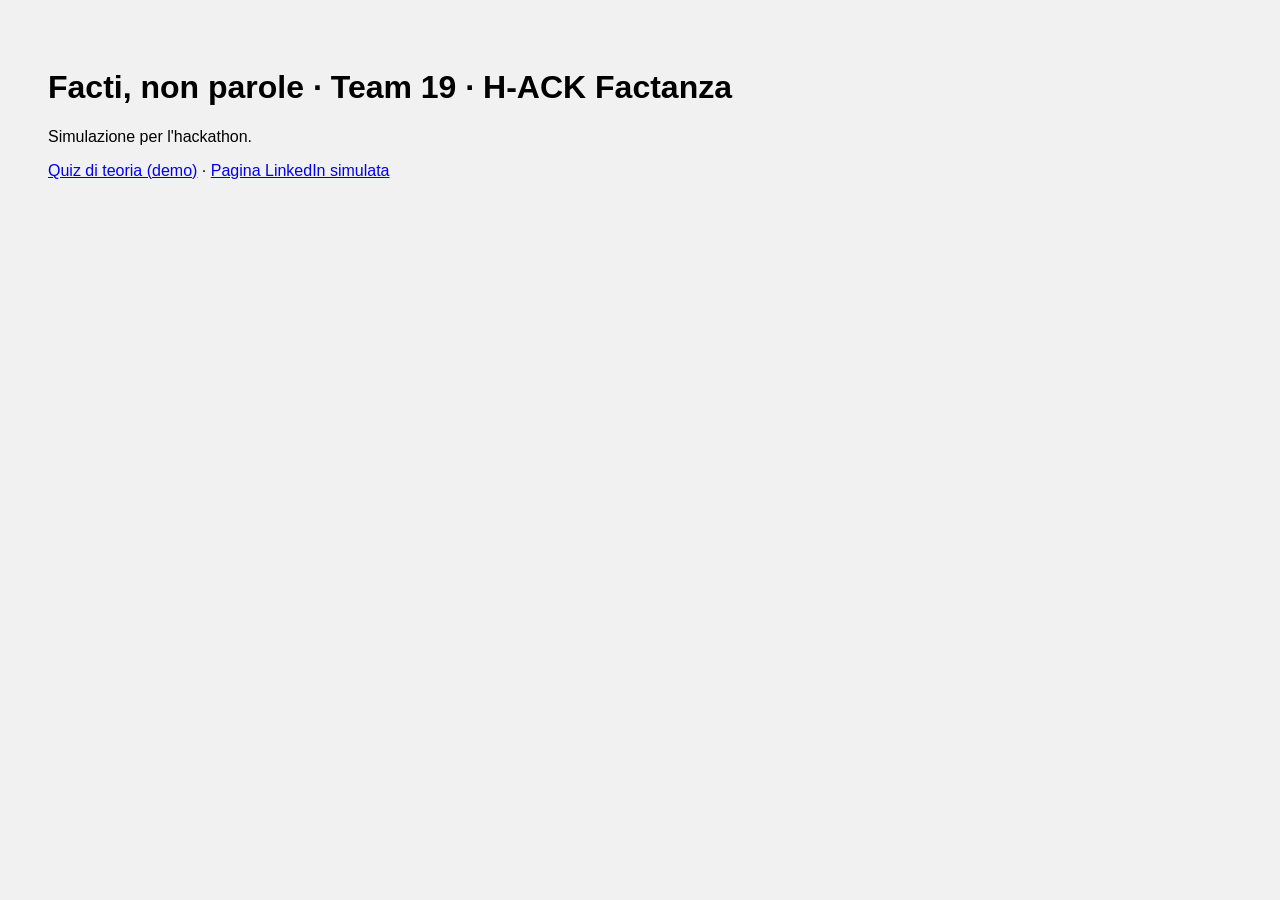
==== index.html @ a93285ea "Nome: Facti, non parole" ====
<!doctype html><html lang="it"><meta charset="utf-8"><meta name="viewport" content="width=device-width,initial-scale=1"><title>Facti, non parole · H-ACK</title><body style="font-family:Arial;background:#F1F1F1;padding:40px"><h1>Facti, non parole · Team 19 · H-ACK Factanza</h1><p>Simulazione per l'hackathon.</p><p><a href="quiz/">Quiz di teoria (demo)</a> · <a href="linkedin/">Pagina LinkedIn simulata</a></p></body></html>
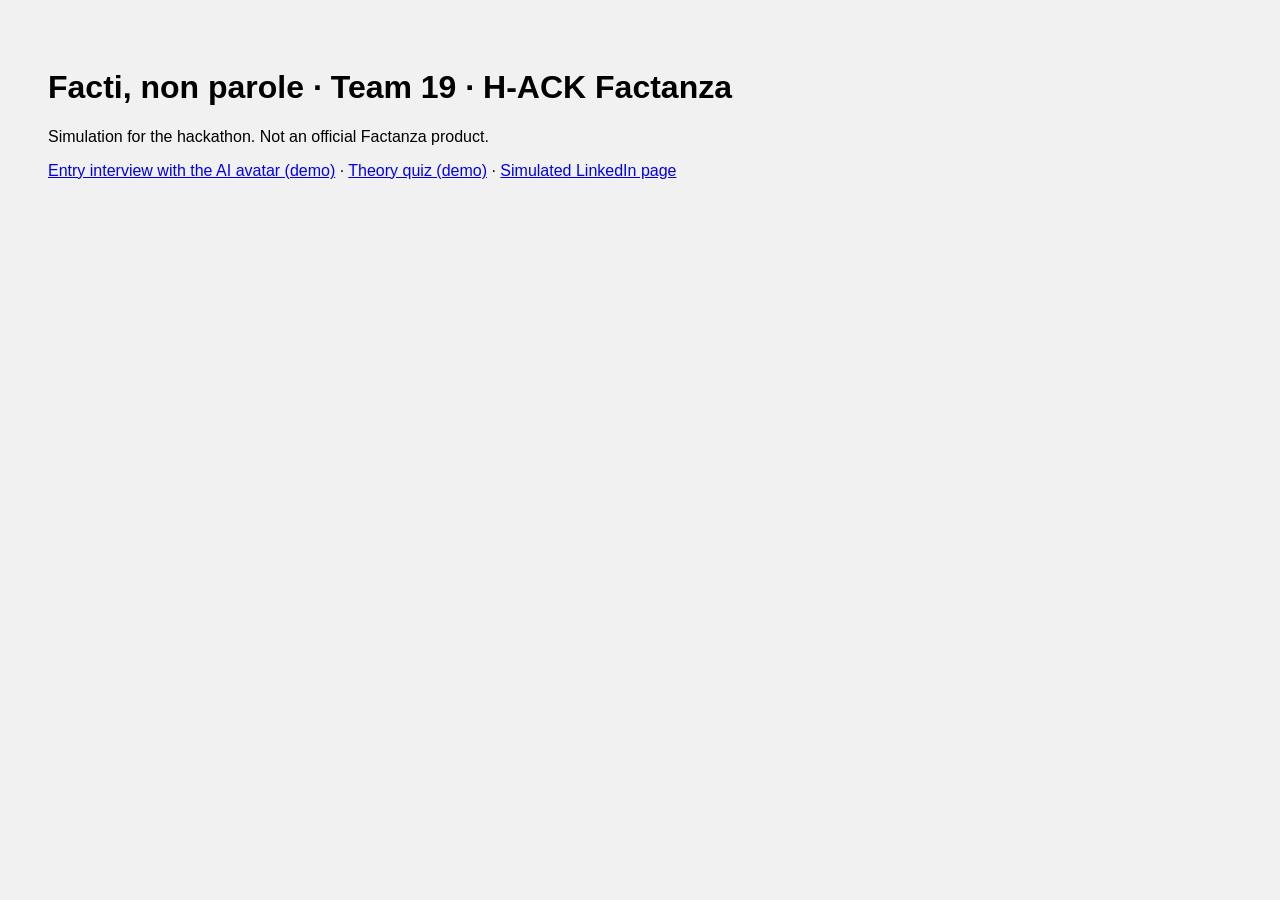
==== commit 33a90f11: "English version of the whole site; interview tips in the avatar" ====
--- a/index.html
+++ b/index.html
@@ -1 +1 @@
-<!doctype html><html lang="it"><meta charset="utf-8"><meta name="viewport" content="width=device-width,initial-scale=1"><title>Facti, non parole · H-ACK</title><body style="font-family:Arial;background:#F1F1F1;padding:40px"><h1>Facti, non parole · Team 19 · H-ACK Factanza</h1><p>Simulazione per l'hackathon.</p><p><a href="quiz/">Quiz di teoria (demo)</a> · <a href="linkedin/">Pagina LinkedIn simulata</a></p></body></html>
+<!doctype html><html lang="en"><meta charset="utf-8"><meta name="viewport" content="width=device-width,initial-scale=1"><title>Facti, non parole · H-ACK</title><body style="font-family:Arial;background:#F1F1F1;padding:40px"><h1>Facti, non parole · Team 19 · H-ACK Factanza</h1><p>Simulation for the hackathon. Not an official Factanza product.</p><p><a href="avatar/">Entry interview with the AI avatar (demo)</a> · <a href="quiz/">Theory quiz (demo)</a> · <a href="linkedin/">Simulated LinkedIn page</a></p></body></html>
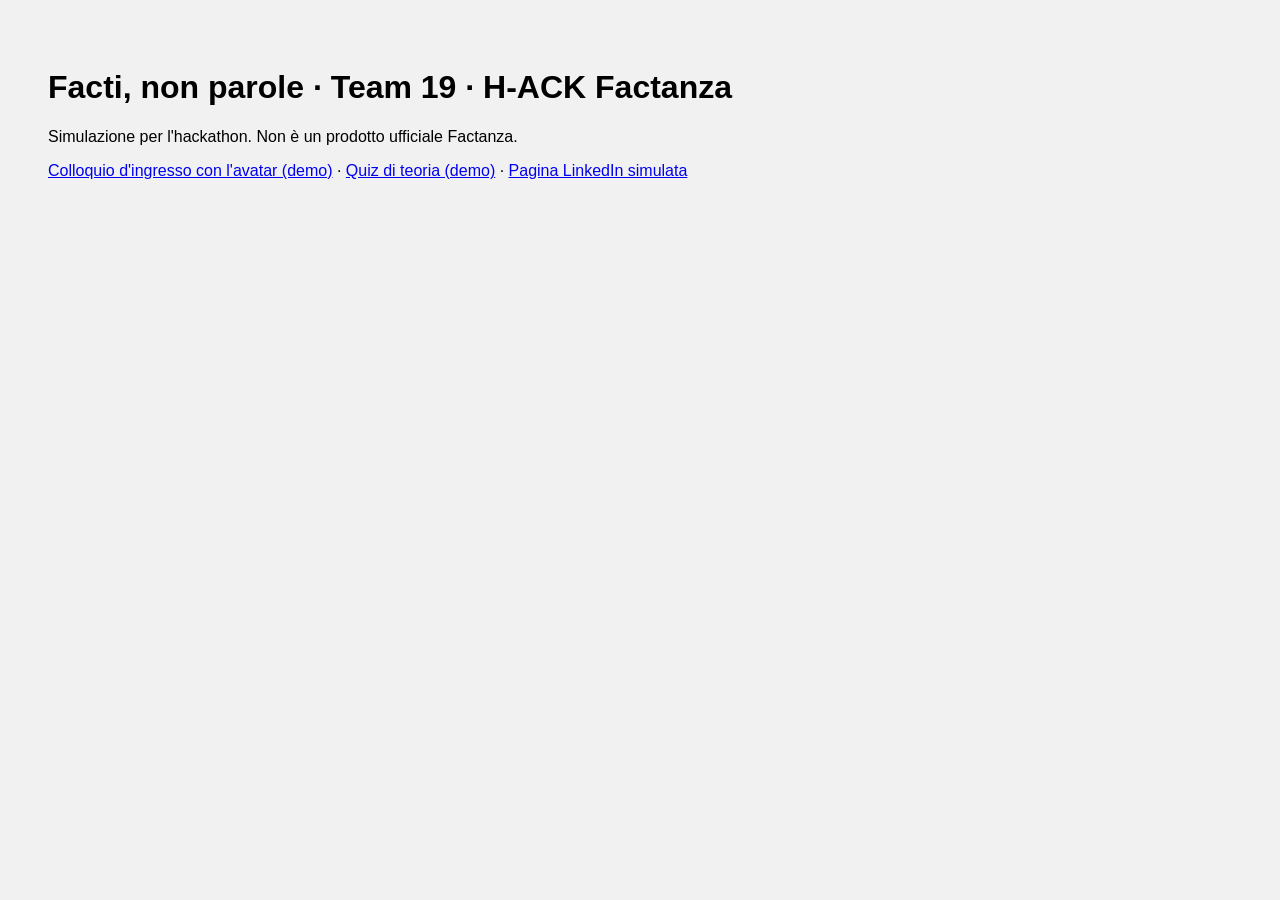
==== commit 0ec7cc7e: "Torna in italiano; consigli per il colloquio umano; niente prezzo nell'avatar" ====
--- a/index.html
+++ b/index.html
@@ -1 +1 @@
-<!doctype html><html lang="en"><meta charset="utf-8"><meta name="viewport" content="width=device-width,initial-scale=1"><title>Facti, non parole · H-ACK</title><body style="font-family:Arial;background:#F1F1F1;padding:40px"><h1>Facti, non parole · Team 19 · H-ACK Factanza</h1><p>Simulation for the hackathon. Not an official Factanza product.</p><p><a href="avatar/">Entry interview with the AI avatar (demo)</a> · <a href="quiz/">Theory quiz (demo)</a> · <a href="linkedin/">Simulated LinkedIn page</a></p></body></html>
+<!doctype html><html lang="it"><meta charset="utf-8"><meta name="viewport" content="width=device-width,initial-scale=1"><title>Facti, non parole · H-ACK</title><body style="font-family:Arial;background:#F1F1F1;padding:40px"><h1>Facti, non parole · Team 19 · H-ACK Factanza</h1><p>Simulazione per l'hackathon. Non è un prodotto ufficiale Factanza.</p><p><a href="avatar/">Colloquio d'ingresso con l'avatar (demo)</a> · <a href="quiz/">Quiz di teoria (demo)</a> · <a href="linkedin/">Pagina LinkedIn simulata</a></p></body></html>
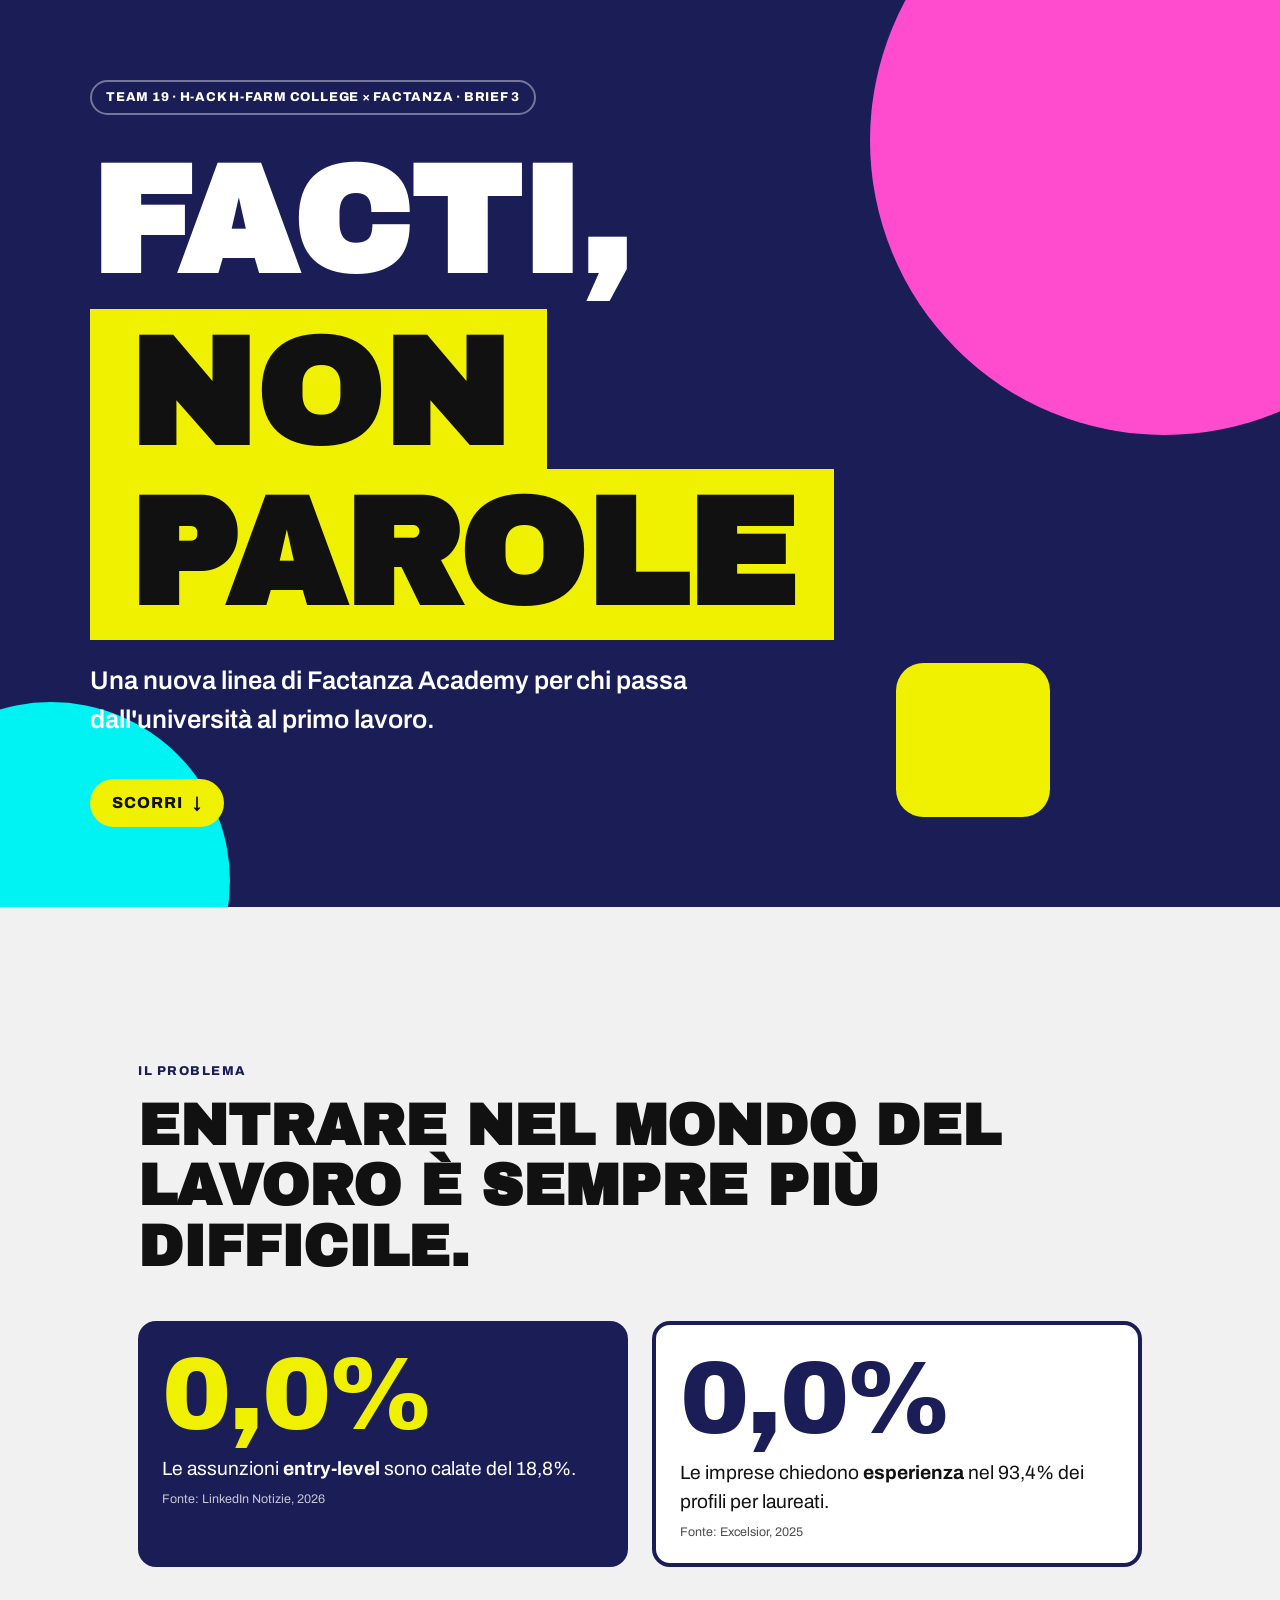
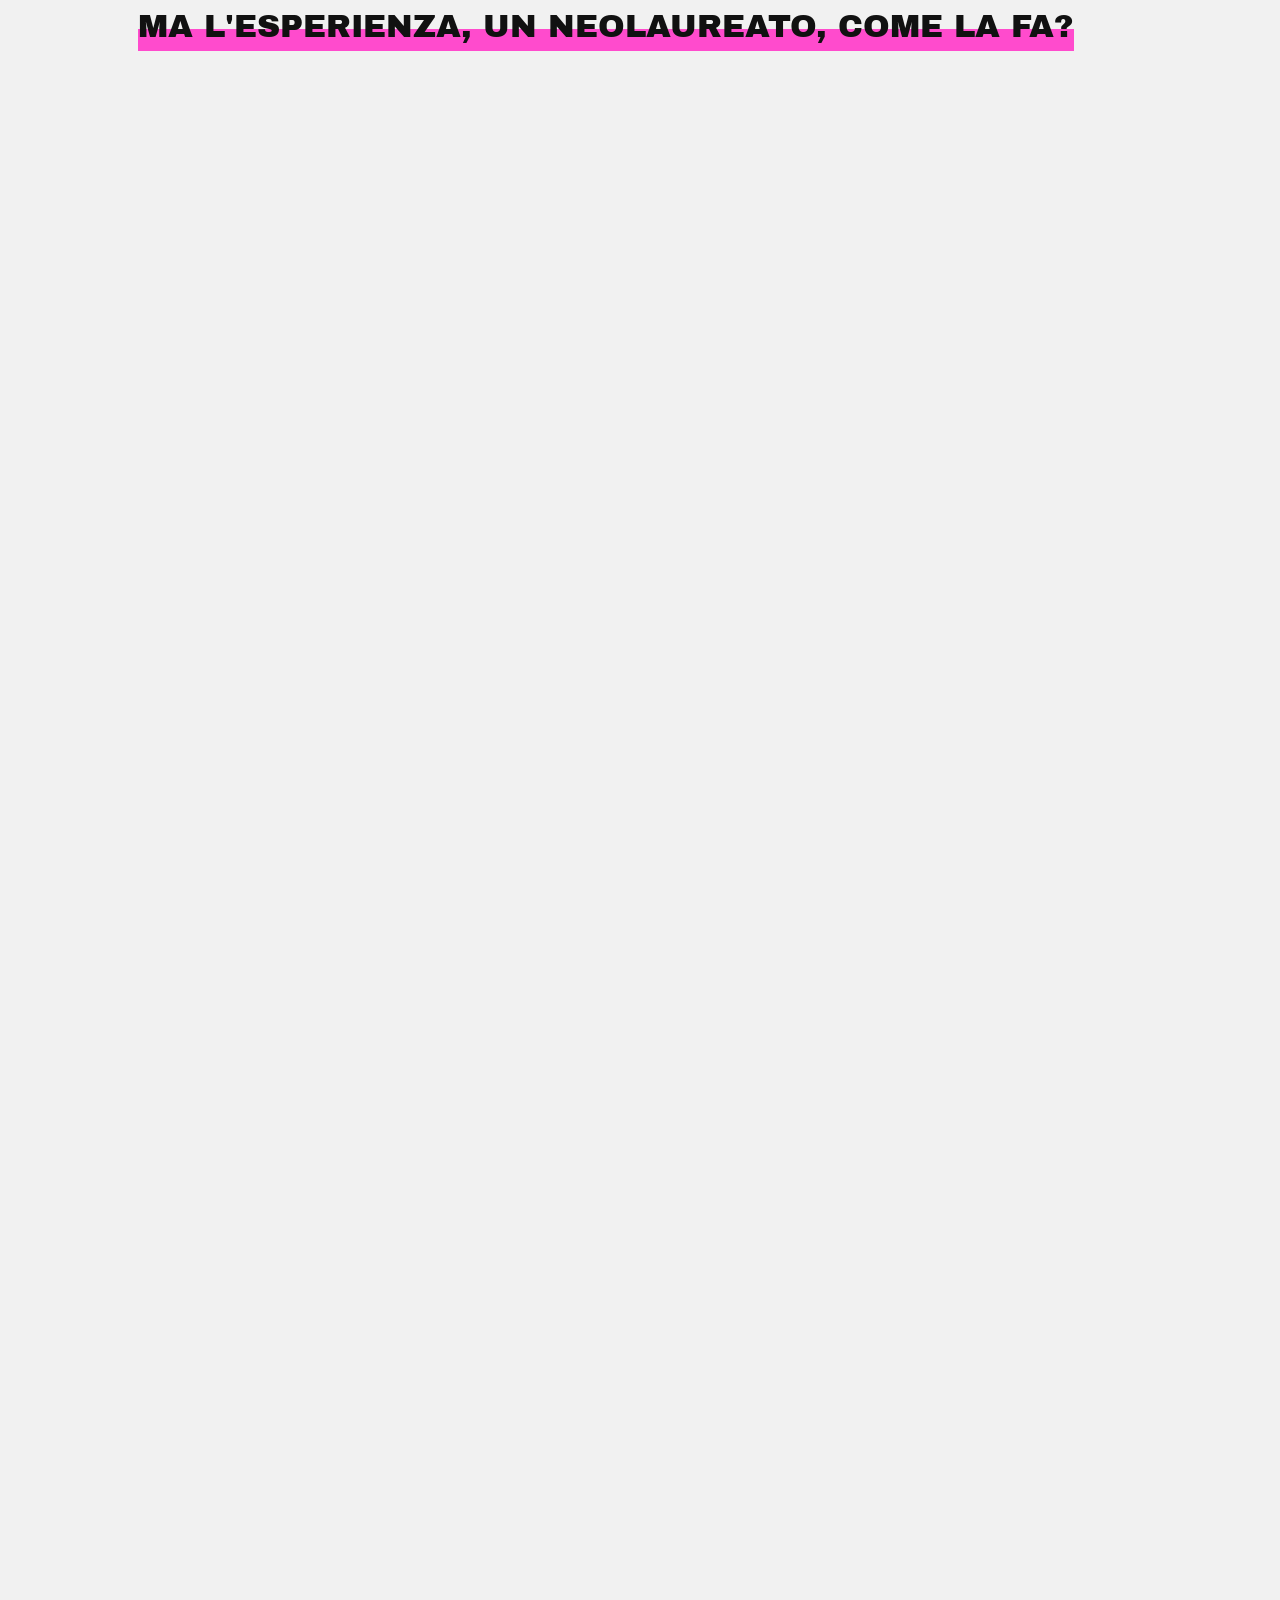
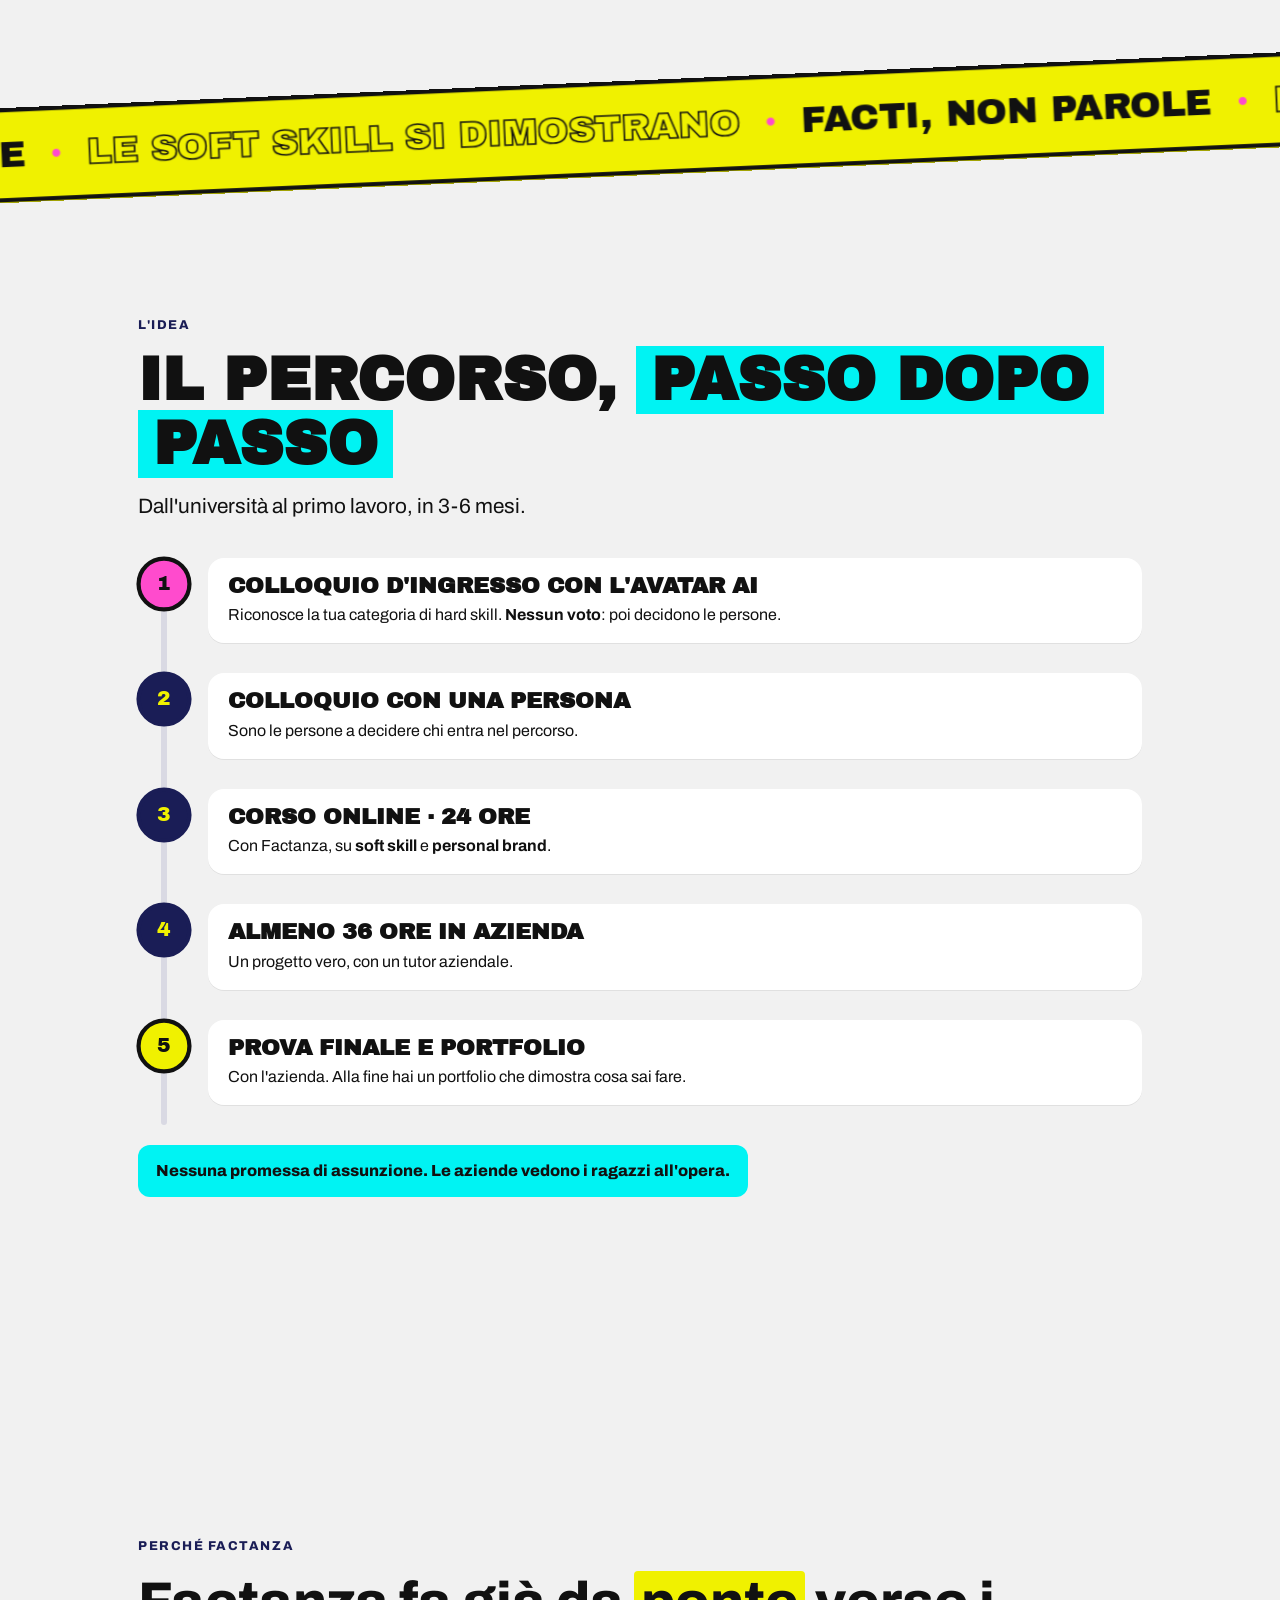
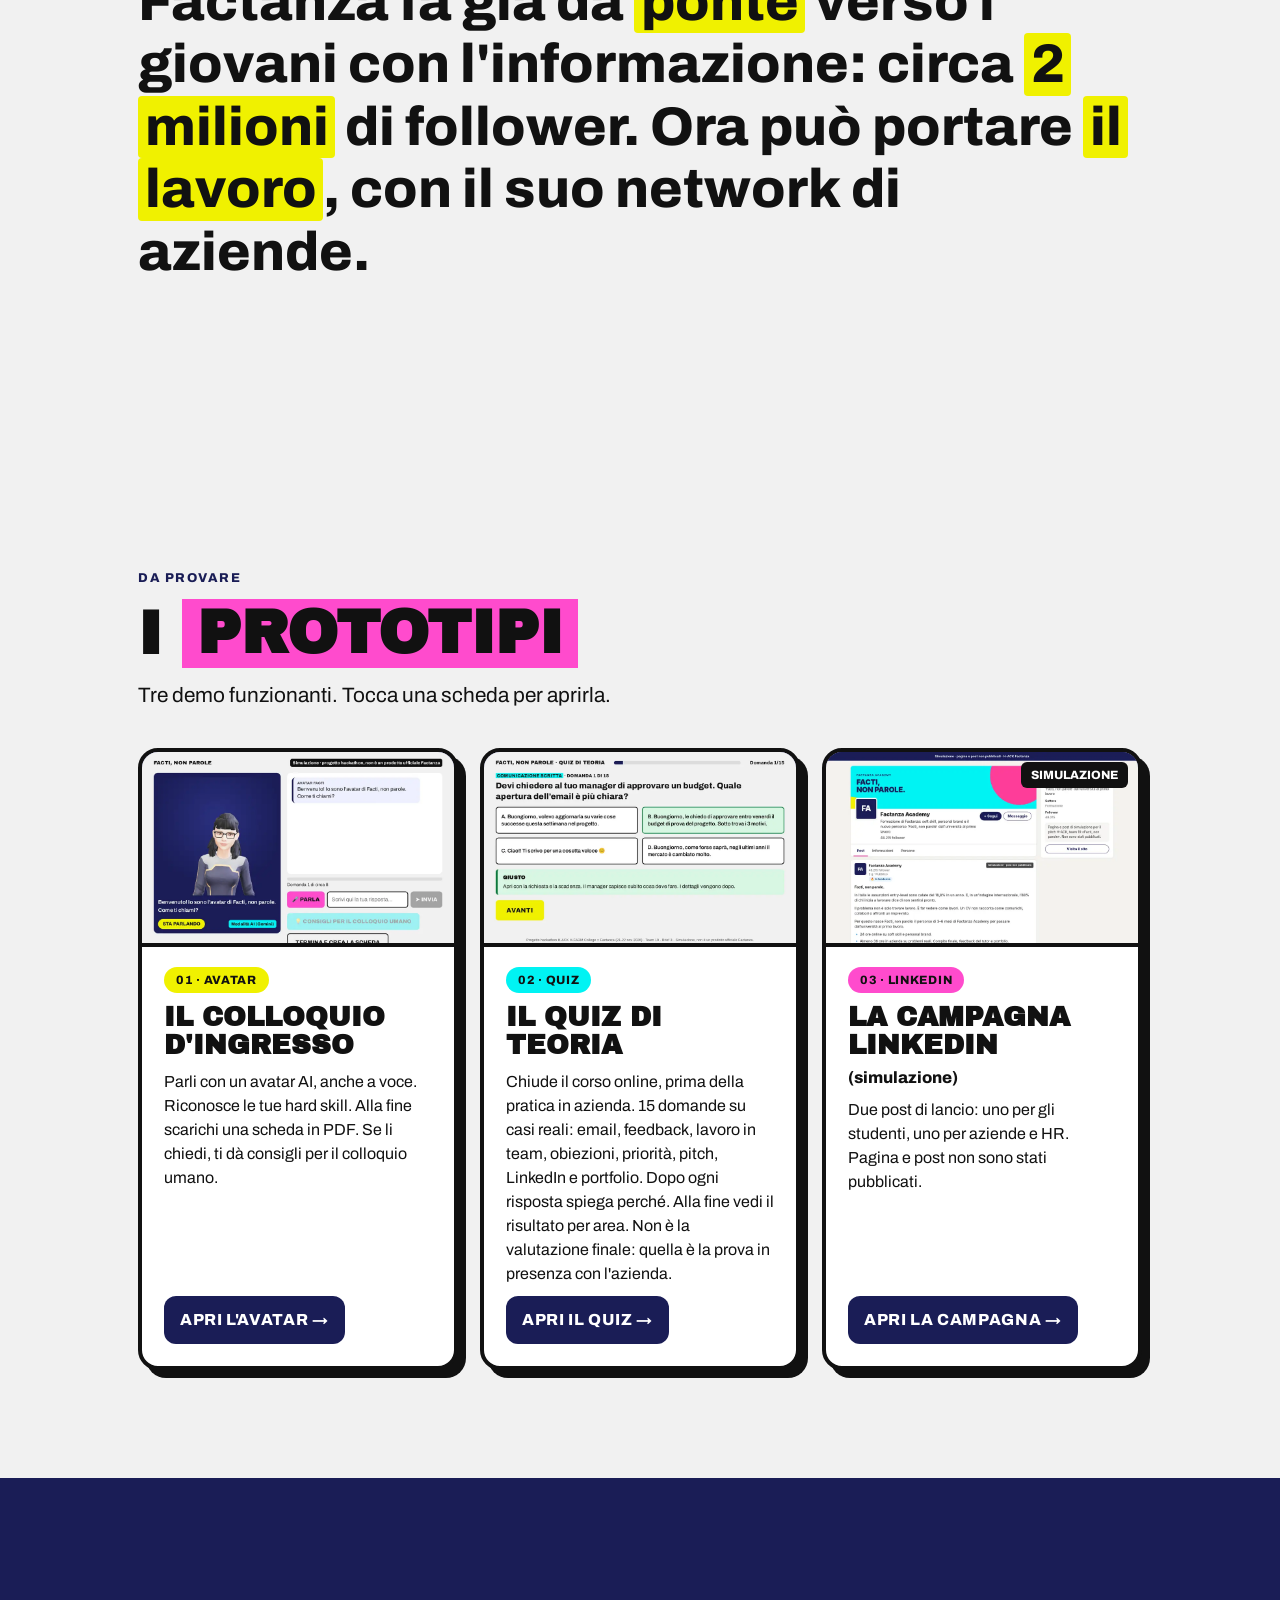
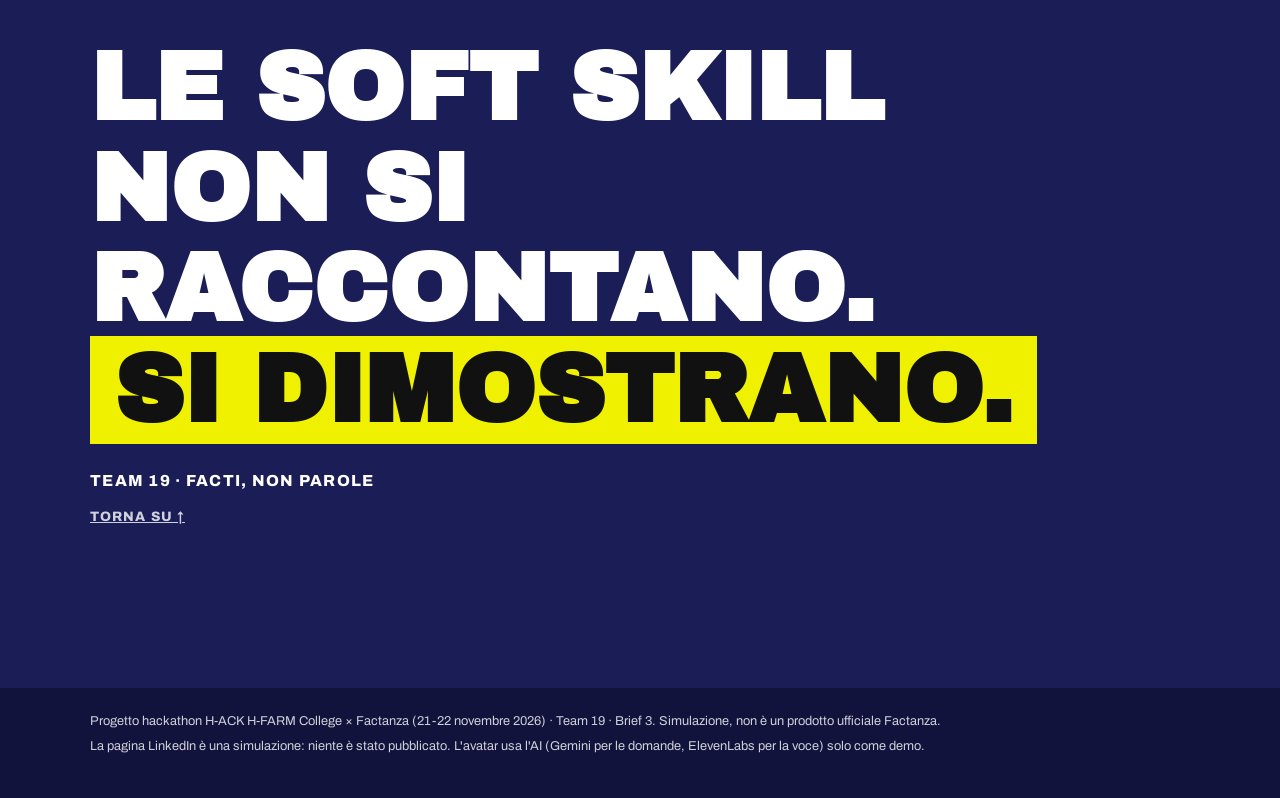
==== commit 0b51d75d: "Hub: pagina principale con il racconto e i tre prototipi" ====
--- a/index.html
+++ b/index.html
@@ -1 +1,121 @@
-<!doctype html><html lang="it"><meta charset="utf-8"><meta name="viewport" content="width=device-width,initial-scale=1"><title>Facti, non parole · H-ACK</title><body style="font-family:Arial;background:#F1F1F1;padding:40px"><h1>Facti, non parole · Team 19 · H-ACK Factanza</h1><p>Simulazione per l'hackathon. Non è un prodotto ufficiale Factanza.</p><p><a href="avatar/">Colloquio d'ingresso con l'avatar (demo)</a> · <a href="quiz/">Quiz di teoria (demo)</a> · <a href="linkedin/">Pagina LinkedIn simulata</a></p></body></html>
+<!doctype html>
+<html lang="it">
+<head>
+<meta charset="utf-8">
+<meta name="viewport" content="width=device-width, initial-scale=1, viewport-fit=cover">
+<title>Facti, non parole · Team 19 · H-ACK H-FARM College × Factanza</title>
+<meta name="description" content="Facti, non parole: una nuova linea di Factanza Academy per chi passa dall'università al primo lavoro. Progetto hackathon, Team 19.">
+<meta name="theme-color" content="#1A1D56">
+<link rel="preconnect" href="https://fonts.googleapis.com">
+<link rel="preconnect" href="https://fonts.gstatic.com" crossorigin>
+<link href="https://fonts.googleapis.com/css2?family=Archivo+Black&family=Archivo:wght@400;600;800&display=swap" rel="stylesheet">
+<link rel="stylesheet" href="hub-assets/hub.css?v=1">
+</head>
+<body>
+<div class="progress" aria-hidden="true"><span></span></div>
+
+<!-- 1. HERO -->
+<header class="hero" id="top">
+  <div class="hero-in">
+    <p class="tag">Team 19 · H-ACK H-FARM College × Factanza · Brief 3</p>
+    <h1 class="hero-title"><span class="ht1">Facti,</span><span class="ht2"><span class="bar y">non parole</span></span></h1>
+    <p class="hero-lead">Una nuova linea di Factanza Academy per chi passa dall'università al primo lavoro.</p>
+    <a class="scroll-hint" href="#problema">Scorri <span class="arr" aria-hidden="true">↓</span></a>
+  </div>
+  <div class="blob b1" aria-hidden="true"></div><div class="blob b2" aria-hidden="true"></div><div class="blob b3" aria-hidden="true"></div>
+</header>
+
+<!-- 2. IL PROBLEMA (sezione bloccata, guidata dallo scroll) -->
+<section class="pin" id="problema" aria-labelledby="probTitle">
+  <div class="pin-in">
+    <p class="kicker">Il problema</p>
+    <h2 id="probTitle" class="pin-title">Entrare nel mondo del lavoro è sempre più difficile.</h2>
+    <div class="stats">
+      <div class="stat s1">
+        <div class="num"><span class="count" data-to="-18.8" data-dec="1">−18,8</span>%</div>
+        <p>Le assunzioni <b>entry-level</b> sono calate del 18,8%.</p>
+        <p class="src">Fonte: LinkedIn Notizie, 2026</p>
+      </div>
+      <div class="stat s2">
+        <div class="num"><span class="count" data-to="93.4" data-dec="1">93,4</span>%</div>
+        <p>Le imprese chiedono <b>esperienza</b> nel 93,4% dei profili per laureati.</p>
+        <p class="src">Fonte: Excelsior, 2025</p>
+      </div>
+    </div>
+    <p class="pin-q">Ma l'esperienza, un neolaureato, come la fa?</p>
+  </div>
+</section>
+
+<div class="marquee" aria-hidden="true"><div class="track"><span>FACTI, NON PAROLE</span><b>●</b><span class="o">LE SOFT SKILL SI DIMOSTRANO</span><b>●</b><span>FACTI, NON PAROLE</span><b>●</b><span class="o">LE SOFT SKILL SI DIMOSTRANO</span><b>●</b><span>FACTI, NON PAROLE</span><b>●</b><span class="o">LE SOFT SKILL SI DIMOSTRANO</span><b>●</b></div></div>
+
+<!-- 3. L'IDEA / IL PERCORSO -->
+<section class="path" id="percorso" aria-labelledby="pathTitle">
+  <p class="kicker">L'idea</p>
+  <h2 id="pathTitle" class="sec-title">Il percorso, <span class="bar c">passo dopo passo</span></h2>
+  <p class="sec-lead">Dall'università al primo lavoro, in 3-6 mesi.</p>
+  <ol class="steps">
+    <li class="step reveal"><span class="dot">1</span><div><h3>Colloquio d'ingresso con l'avatar AI</h3><p>Riconosce la tua categoria di hard skill. <b>Nessun voto</b>: poi decidono le persone.</p></div></li>
+    <li class="step reveal"><span class="dot">2</span><div><h3>Colloquio con una persona</h3><p>Sono le persone a decidere chi entra nel percorso.</p></div></li>
+    <li class="step reveal"><span class="dot">3</span><div><h3>Corso online · 24 ore</h3><p>Con Factanza, su <b>soft skill</b> e <b>personal brand</b>.</p></div></li>
+    <li class="step reveal"><span class="dot">4</span><div><h3>Almeno 36 ore in azienda</h3><p>Un progetto vero, con un tutor aziendale.</p></div></li>
+    <li class="step reveal"><span class="dot">5</span><div><h3>Prova finale e portfolio</h3><p>Con l'azienda. Alla fine hai un portfolio che dimostra cosa sai fare.</p></div></li>
+  </ol>
+  <p class="note-strong reveal">Nessuna promessa di assunzione. Le aziende vedono i ragazzi all'opera.</p>
+</section>
+
+<section class="why" aria-labelledby="whyTitle">
+  <p class="kicker">Perché Factanza</p>
+  <h2 id="whyTitle" class="words">Factanza fa già da <em>ponte</em> verso i giovani con l'informazione: circa <em>2 milioni</em> di follower. Ora può portare <em>il lavoro</em>, con il suo network di aziende.</h2>
+</section>
+
+<!-- 4. I PROTOTIPI -->
+<section class="protos" id="prototipi" aria-labelledby="protoTitle">
+  <p class="kicker">Da provare</p>
+  <h2 id="protoTitle" class="sec-title">I <span class="bar p">prototipi</span></h2>
+  <p class="sec-lead">Tre demo funzionanti. Tocca una scheda per aprirla.</p>
+  <div class="cards">
+    <a class="card reveal" href="avatar/" aria-label="Apri il prototipo: avatar, il colloquio d'ingresso">
+      <div class="thumb"><img src="hub-assets/avatar.webp" alt="Schermata del colloquio con l'avatar AI" width="960" height="600"></div>
+      <div class="body">
+        <span class="chip y">01 · Avatar</span>
+        <h3>Il colloquio d'ingresso</h3>
+        <p>Parli con un avatar AI, anche a voce. Riconosce le tue hard skill. Alla fine scarichi una scheda in PDF. Se li chiedi, ti dà consigli per il colloquio umano.</p>
+        <span class="go">Apri l'avatar →</span>
+      </div>
+    </a>
+    <a class="card reveal" href="quiz/" aria-label="Apri il prototipo: quiz di teoria">
+      <div class="thumb"><img src="hub-assets/quiz.webp" alt="Schermata di una domanda del quiz di teoria" width="960" height="600"></div>
+      <div class="body">
+        <span class="chip c">02 · Quiz</span>
+        <h3>Il quiz di teoria</h3>
+        <p>Chiude il corso online, prima della pratica in azienda. 15 domande su casi reali: email, feedback, lavoro in team, obiezioni, priorità, pitch, LinkedIn e portfolio. Dopo ogni risposta spiega perché. Alla fine vedi il risultato per area. Non è la valutazione finale: quella è la prova in presenza con l'azienda.</p>
+        <span class="go">Apri il quiz →</span>
+      </div>
+    </a>
+    <a class="card reveal" href="linkedin/" aria-label="Apri il prototipo: campagna LinkedIn, simulazione">
+      <div class="thumb"><img src="hub-assets/linkedin.webp" alt="Schermata della pagina LinkedIn simulata" width="960" height="600"><span class="sim">Simulazione</span></div>
+      <div class="body">
+        <span class="chip p">03 · LinkedIn</span>
+        <h3>La campagna LinkedIn <small>(simulazione)</small></h3>
+        <p>Due post di lancio: uno per gli studenti, uno per aziende e HR. Pagina e post non sono stati pubblicati.</p>
+        <span class="go">Apri la campagna →</span>
+      </div>
+    </a>
+  </div>
+</section>
+
+<!-- 5. CHIUSURA -->
+<section class="closing" aria-labelledby="closeTitle">
+  <h2 id="closeTitle" class="close-title"><span class="cw">Le soft skill</span> <span class="cw">non si raccontano.</span> <span class="cw"><span class="bar y">Si dimostrano.</span></span></h2>
+  <p class="sign">Team 19 · Facti, non parole</p>
+  <a class="top-link" href="#top">Torna su ↑</a>
+</section>
+
+<footer class="foot">
+  <p>Progetto hackathon H-ACK H-FARM College × Factanza (21-22 novembre 2026) · Team 19 · Brief 3. Simulazione, non è un prodotto ufficiale Factanza.</p>
+  <p>La pagina LinkedIn è una simulazione: niente è stato pubblicato. L'avatar usa l'AI (Gemini per le domande, ElevenLabs per la voce) solo come demo.</p>
+</footer>
+
+<script src="hub-assets/hub.js?v=1" defer></script>
+</body>
+</html>
--- a/hub-assets/hub.css
+++ b/hub-assets/hub.css
@@ -0,0 +1,134 @@
+/* Facti, non parole · hub · colori Factanza */
+:root{--navy:#1A1D56;--navy-d:#11133d;--ink:#111;--bg:#F1F1F1;--cyan:#00F3F3;--yellow:#F0F100;--pink:#FF4BCD;--orange:#FF8828;
+  --ease:cubic-bezier(.2,.7,.2,1);--p:0}
+*{box-sizing:border-box}
+html{scroll-behavior:smooth;-webkit-text-size-adjust:100%}
+body{margin:0;background:var(--bg);color:var(--ink);font-family:Archivo,"Helvetica Neue",Arial,system-ui,sans-serif;line-height:1.5;overflow-x:hidden}
+h1,h2,h3{font-family:"Archivo Black","Arial Black",Impact,system-ui,sans-serif;text-transform:uppercase;line-height:1.05;margin:0}
+p{margin:0}
+a{color:inherit}
+.bar{display:inline;padding:.02em .25em;box-decoration-break:clone;-webkit-box-decoration-break:clone;color:#111}
+.y{background:var(--yellow)}.c{background:var(--cyan)}.p{background:var(--pink)}
+.kicker{font-weight:800;text-transform:uppercase;letter-spacing:.12em;font-size:.8rem;margin-bottom:14px;color:var(--navy)}
+.progress{position:fixed;inset:0 0 auto 0;height:5px;z-index:50;background:transparent}
+.progress span{display:block;height:100%;background:var(--yellow);transform-origin:0 50%;transform:scaleX(0)}
+
+/* HERO */
+.hero{position:relative;min-height:100svh;background:var(--navy);color:#fff;display:flex;align-items:center;overflow:hidden;padding:80px 22px 60px}
+.hero-in{position:relative;z-index:2;max-width:1100px;margin:0 auto;width:100%;
+  opacity:calc(1 - var(--p) * 1.1);transform:translateY(calc(var(--p) * -60px)) scale(calc(1 - var(--p) * .06))}
+.tag{display:inline-block;font-weight:800;font-size:.8rem;letter-spacing:.06em;text-transform:uppercase;border:2px solid #fff6;border-radius:999px;padding:6px 14px;margin-bottom:28px}
+.hero-title{font-size:clamp(3.2rem,15vw,9.5rem);display:flex;flex-direction:column;gap:.08em;margin-bottom:28px}
+.hero-title .ht1,.hero-title .ht2{display:block;animation:rise .9s var(--ease) both}
+.hero-title .ht2{animation-delay:.15s}
+@keyframes rise{from{opacity:0;transform:translateY(.4em)}to{opacity:1;transform:none}}
+.hero-lead{font-size:clamp(1.15rem,3.6vw,1.6rem);max-width:640px;font-weight:600;animation:rise .9s .3s var(--ease) both}
+.scroll-hint{display:inline-flex;gap:10px;align-items:center;margin-top:40px;font-weight:800;text-transform:uppercase;letter-spacing:.06em;text-decoration:none;
+  background:var(--yellow);color:#111;border-radius:999px;padding:12px 22px;animation:rise .9s .45s var(--ease) both}
+.scroll-hint .arr{display:inline-block;animation:bob 1.4s ease-in-out infinite}
+@keyframes bob{50%{transform:translateY(4px)}}
+.blob{position:absolute;border-radius:50%;z-index:1;will-change:transform}
+.b1{width:46vmax;height:46vmax;right:-14vmax;top:-12vmax;background:var(--pink);transform:translateY(calc(var(--p) * 120px))}
+.b2{width:28vmax;height:28vmax;left:-10vmax;bottom:-12vmax;background:var(--cyan);transform:translateY(calc(var(--p) * -90px))}
+.b3{width:12vmax;height:12vmax;right:18vw;bottom:10vh;background:var(--yellow);transform:translateY(calc(var(--p) * 200px)) rotate(calc(var(--p) * 90deg));border-radius:18%}
+
+/* PROBLEMA · sezione bloccata */
+.pin{position:relative;height:260vh;--e:0;background:var(--bg)}
+.pin-in{position:sticky;top:0;height:100svh;display:flex;flex-direction:column;justify-content:center;max-width:1100px;margin:0 auto;padding:60px 22px}
+.pin-title{font-size:clamp(1.8rem,6.4vw,3.6rem);max-width:900px;margin-bottom:clamp(20px,5vh,44px)}
+.stats{display:grid;grid-template-columns:1fr;gap:18px}
+.stat{background:var(--navy);color:#fff;border-radius:18px;padding:22px 24px;transition:transform .5s var(--ease),opacity .5s var(--ease)}
+.stat.s2{background:#fff;color:#111;border:4px solid var(--navy)}
+.stat .num{font-family:"Archivo Black","Arial Black",sans-serif;font-size:clamp(3rem,13vw,6.5rem);line-height:1;letter-spacing:-.02em;margin-bottom:8px}
+.stat.s1 .num{color:var(--yellow)}
+.stat.s2 .num{color:var(--navy)}
+.stat p{font-size:clamp(1rem,3.4vw,1.2rem)}
+.stat .src{font-size:.78rem;opacity:.75;margin-top:6px}
+.stat{opacity:calc(.15 + var(--a) * .85);transform:translateY(calc((1 - var(--a)) * 40px))}
+.s1{--a:clamp(0, calc(var(--e) * 4), 1)}
+.s2{--a:clamp(0, calc((var(--e) - .3) * 4), 1)}
+.pin-q{margin-top:clamp(18px,4vh,36px);font-family:"Archivo Black","Arial Black",sans-serif;text-transform:uppercase;font-size:clamp(1.2rem,4.6vw,2rem);
+  opacity:clamp(0, calc((var(--e) - .62) * 5), 1);transform:translateY(calc((1 - clamp(0, calc((var(--e) - .62) * 5), 1)) * 20px))}
+.pin-q{background:linear-gradient(transparent 55%,var(--pink) 55%);display:inline;align-self:flex-start}
+
+/* MARQUEE */
+.marquee{overflow:hidden;background:var(--yellow);border-block:4px solid #111;padding:14px 0;transform:rotate(-2.5deg) scale(1.06);margin:4vh 0}
+.track{display:flex;width:max-content;gap:24px;align-items:center;font-family:"Archivo Black","Arial Black",sans-serif;font-size:clamp(1.2rem,5vw,2.2rem);will-change:transform}
+.track .o{color:transparent;-webkit-text-stroke:1.5px #111}
+.track b{font-size:.5em;color:var(--pink)}
+
+/* PERCORSO */
+.path,.protos,.why{max-width:1100px;margin:0 auto;padding:12vh 22px}
+.sec-title{font-size:clamp(2rem,7vw,3.8rem);margin-bottom:14px}
+.sec-lead{font-size:clamp(1.05rem,3.4vw,1.3rem);margin-bottom:36px;max-width:640px}
+.steps{list-style:none;margin:0;padding:0 0 0 0;position:relative;--fill:0}
+.steps::before{content:"";position:absolute;left:23px;top:10px;bottom:10px;width:6px;border-radius:6px;background:#d9d9e3}
+.steps::after{content:"";position:absolute;left:23px;top:10px;width:6px;border-radius:6px;background:var(--navy);height:calc((100% - 20px) * var(--fill))}
+.step{position:relative;display:flex;gap:18px;align-items:flex-start;padding:0 0 30px}
+.step .dot{position:relative;z-index:1;flex:0 0 52px;height:52px;border-radius:50%;background:#fff;border:4px solid var(--navy);display:grid;place-items:center;
+  font-family:"Archivo Black","Arial Black",sans-serif;font-size:1.2rem;transition:background .4s,color .4s,transform .4s var(--ease)}
+.step.in .dot{background:var(--navy);color:var(--yellow);transform:scale(1.06)}
+.step:nth-child(1).in .dot{background:var(--pink);color:#111;border-color:#111}
+.step:nth-child(5).in .dot{background:var(--yellow);color:#111;border-color:#111}
+.step>div{background:#fff;border-radius:16px;padding:16px 20px;flex:1;box-shadow:0 1px 0 #0001}
+.step h3{font-size:clamp(1.05rem,3.8vw,1.4rem);margin-bottom:6px}
+.note-strong{display:inline-block;margin-top:10px;background:var(--cyan);font-weight:800;border-radius:12px;padding:14px 18px}
+
+/* PERCHÉ FACTANZA: parole che si accendono */
+.why{min-height:90svh;display:flex;flex-direction:column;justify-content:center}
+.words{font-size:clamp(1.7rem,6.6vw,3.4rem);line-height:1.15;text-transform:none;font-family:Archivo,"Helvetica Neue",Arial,sans-serif;font-weight:800}
+.words .w{display:inline-block;opacity:.14;transform:translateY(.2em);transition:opacity .35s var(--ease),transform .35s var(--ease)}
+.words .w.on{opacity:1;transform:none}
+.words em{font-style:normal}
+.words .w.hl{background:var(--yellow);padding:0 .12em;border-radius:4px}
+
+/* PROTOTIPI */
+.protos{padding-top:6vh}
+.cards{display:grid;grid-template-columns:1fr;gap:22px}
+.card{display:flex;flex-direction:column;background:#fff;border-radius:20px;overflow:hidden;text-decoration:none;color:#111;border:4px solid #111;
+  box-shadow:8px 8px 0 #111;transition:transform .25s var(--ease),box-shadow .25s var(--ease)}
+.card:hover,.card:focus-visible{transform:translate(-3px,-3px);box-shadow:12px 12px 0 var(--pink);outline:none}
+.card:focus-visible{outline:4px solid var(--orange);outline-offset:4px}
+.thumb{position:relative;aspect-ratio:16/10;background:var(--navy);overflow:hidden;border-bottom:4px solid #111}
+.thumb img{width:100%;height:100%;object-fit:cover;object-position:top;display:block;transition:transform .5s var(--ease)}
+.card:hover .thumb img{transform:scale(1.04)}
+.thumb .sim{position:absolute;top:10px;right:10px;background:#111;color:#fff;font-weight:800;font-size:.75rem;text-transform:uppercase;border-radius:6px;padding:4px 10px}
+.body{padding:20px 22px 22px;display:flex;flex-direction:column;gap:10px;flex:1}
+.chip{align-self:flex-start;font-weight:800;font-size:.75rem;text-transform:uppercase;letter-spacing:.06em;border-radius:999px;padding:4px 12px}
+.body h3{font-size:clamp(1.3rem,4.6vw,1.7rem)}
+.body h3 small{font-family:Archivo,Arial,sans-serif;font-size:.6em;text-transform:none;font-weight:800}
+.body p{font-size:1rem}
+.go{margin-top:auto;font-weight:800;text-transform:uppercase;letter-spacing:.04em;background:var(--navy);color:#fff;border-radius:12px;padding:12px 16px;align-self:flex-start}
+.card:hover .go{background:var(--yellow);color:#111}
+
+/* CHIUSURA */
+.closing{background:var(--navy);color:#fff;min-height:90svh;display:flex;flex-direction:column;justify-content:center;padding:12vh 22px;text-align:left}
+.close-title{max-width:1100px;margin:0 auto;width:100%;font-size:clamp(2.2rem,9vw,6rem)}
+.close-title .cw{display:block;opacity:0;transform:translateY(.5em);transition:opacity .7s var(--ease),transform .7s var(--ease)}
+.closing.in .cw{opacity:1;transform:none}
+.closing.in .cw:nth-child(2){transition-delay:.2s}
+.closing.in .cw:nth-child(3){transition-delay:.45s}
+.sign,.top-link{max-width:1100px;margin:28px auto 0;width:100%;font-weight:800;text-transform:uppercase;letter-spacing:.08em}
+.top-link{margin-top:14px;font-size:.85rem;opacity:.8}
+.foot{background:var(--navy-d);color:#fffc;font-size:.8rem;padding:24px 22px 36px}
+.foot p{max-width:1100px;margin:0 auto 6px}
+
+/* reveal */
+.reveal{opacity:0;transform:translateY(26px);transition:opacity .6s var(--ease),transform .6s var(--ease)}
+.reveal.in{opacity:1;transform:none}
+
+@media (min-width:760px){
+  .stats{grid-template-columns:1fr 1fr;gap:24px}
+  .cards{grid-template-columns:repeat(3,1fr)}
+  .hero{padding:80px 48px}
+  .path,.protos,.why,.pin-in{padding-left:48px;padding-right:48px}
+}
+@media (prefers-reduced-motion:reduce){
+  html{scroll-behavior:auto}
+  *,*::before,*::after{animation:none!important;transition:none!important}
+  .hero-in{opacity:1;transform:none}
+  .blob{transform:none}
+  .pin{height:auto}.pin-in{position:static;height:auto;padding-top:12vh;padding-bottom:12vh}
+  .stat,.pin-q{opacity:1;transform:none}
+  .reveal,.close-title .cw,.words .w{opacity:1;transform:none}
+}
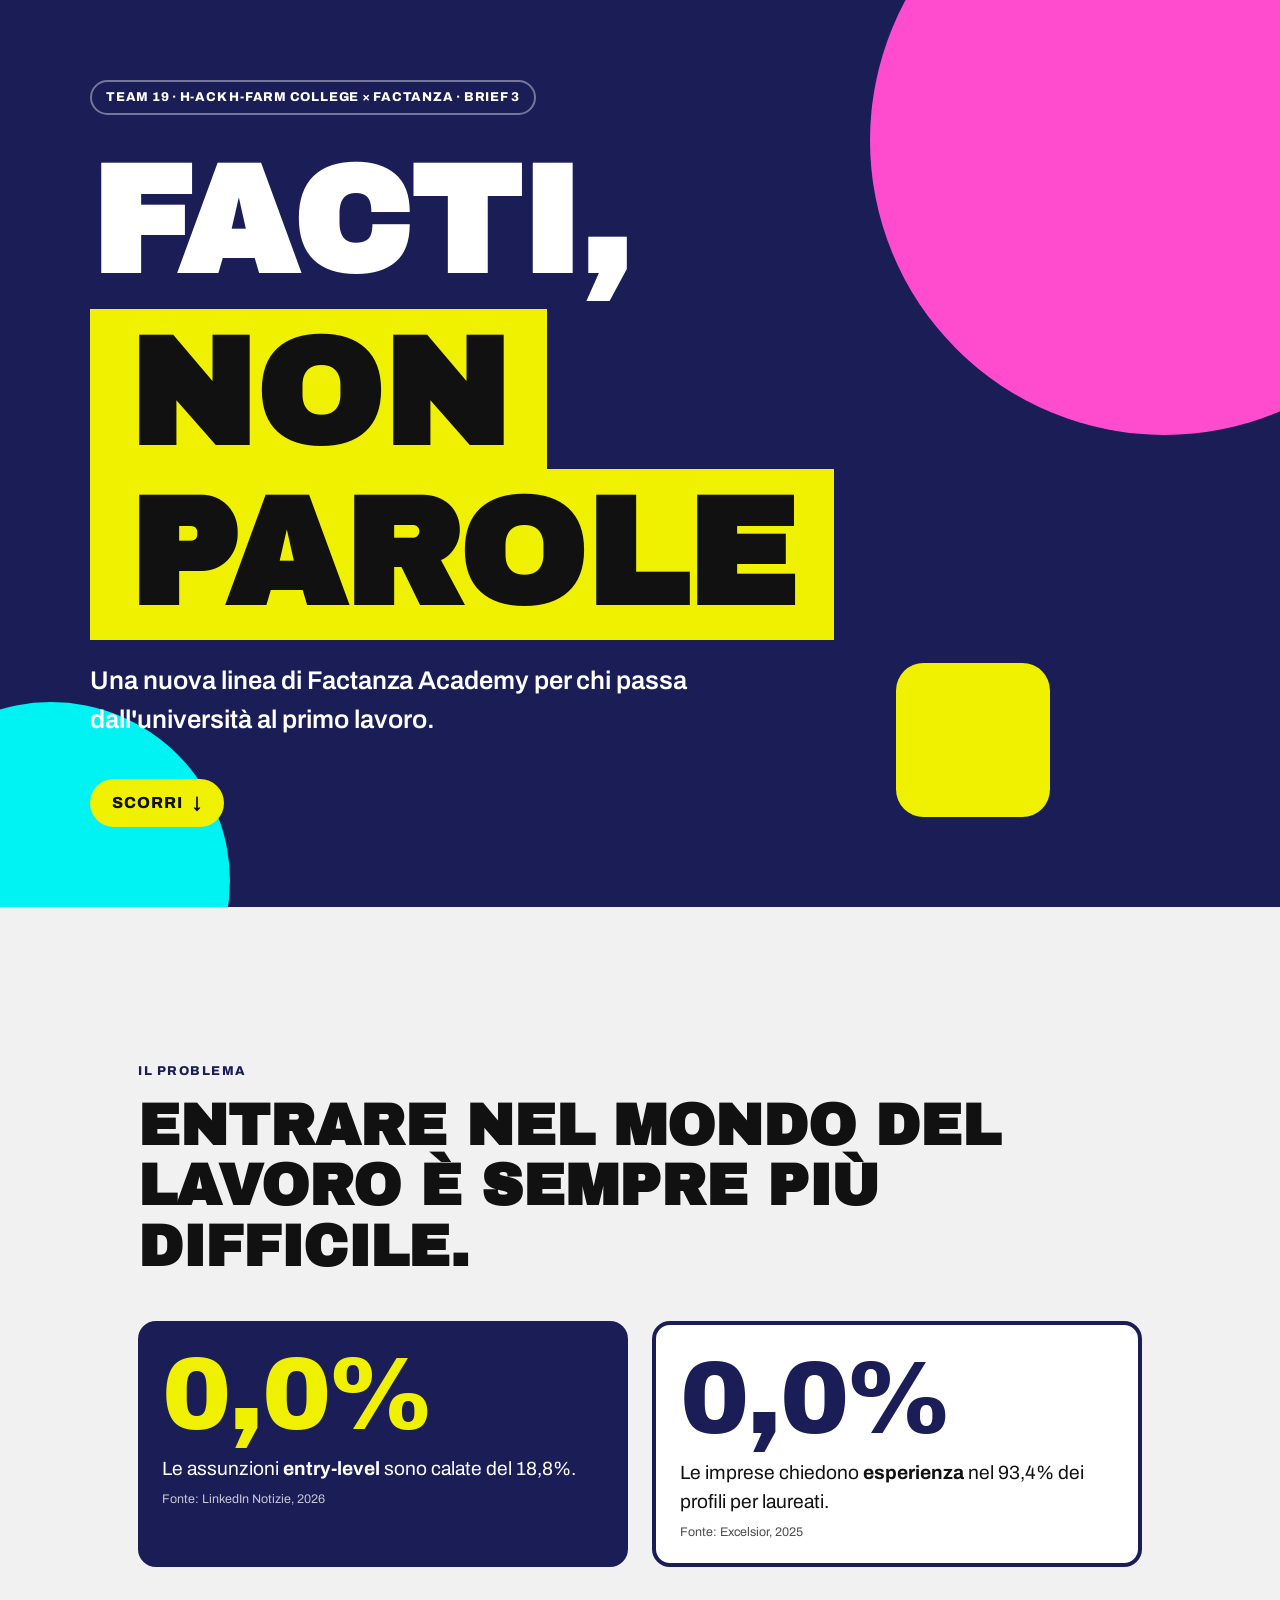
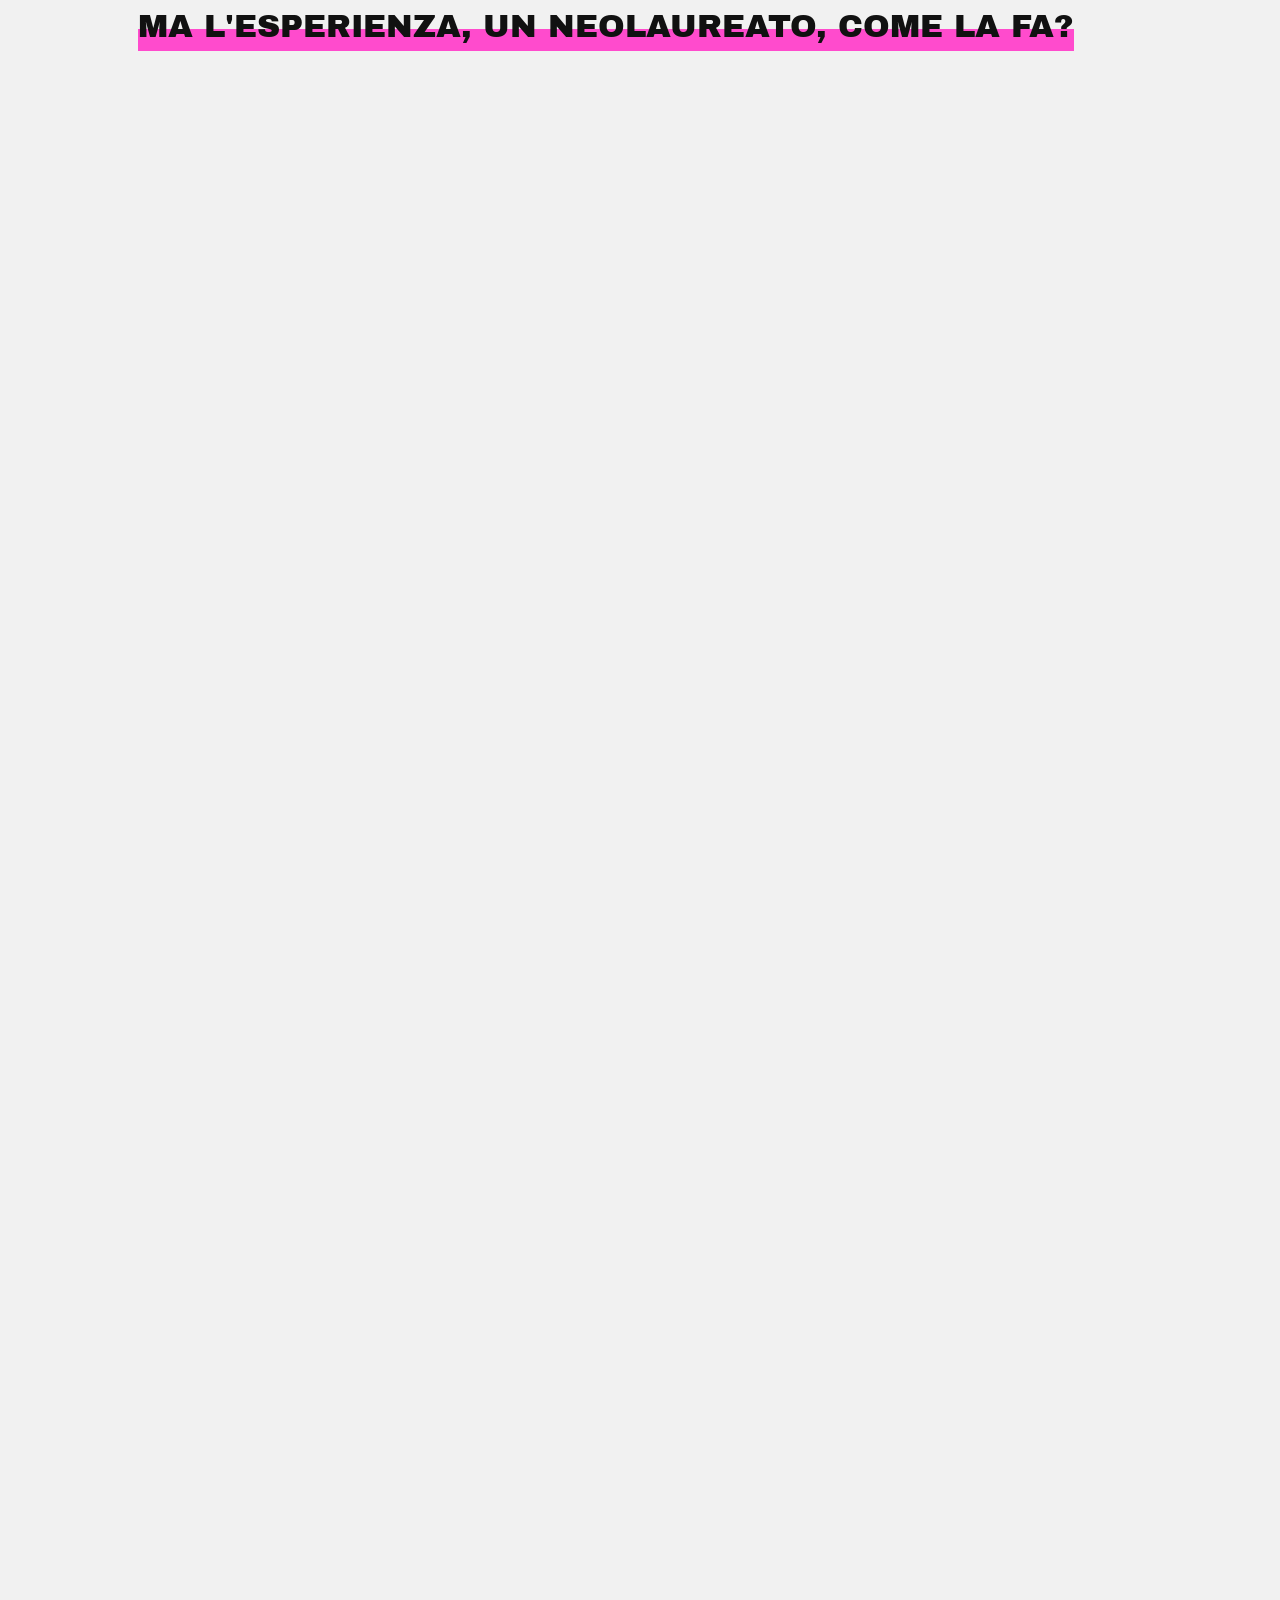
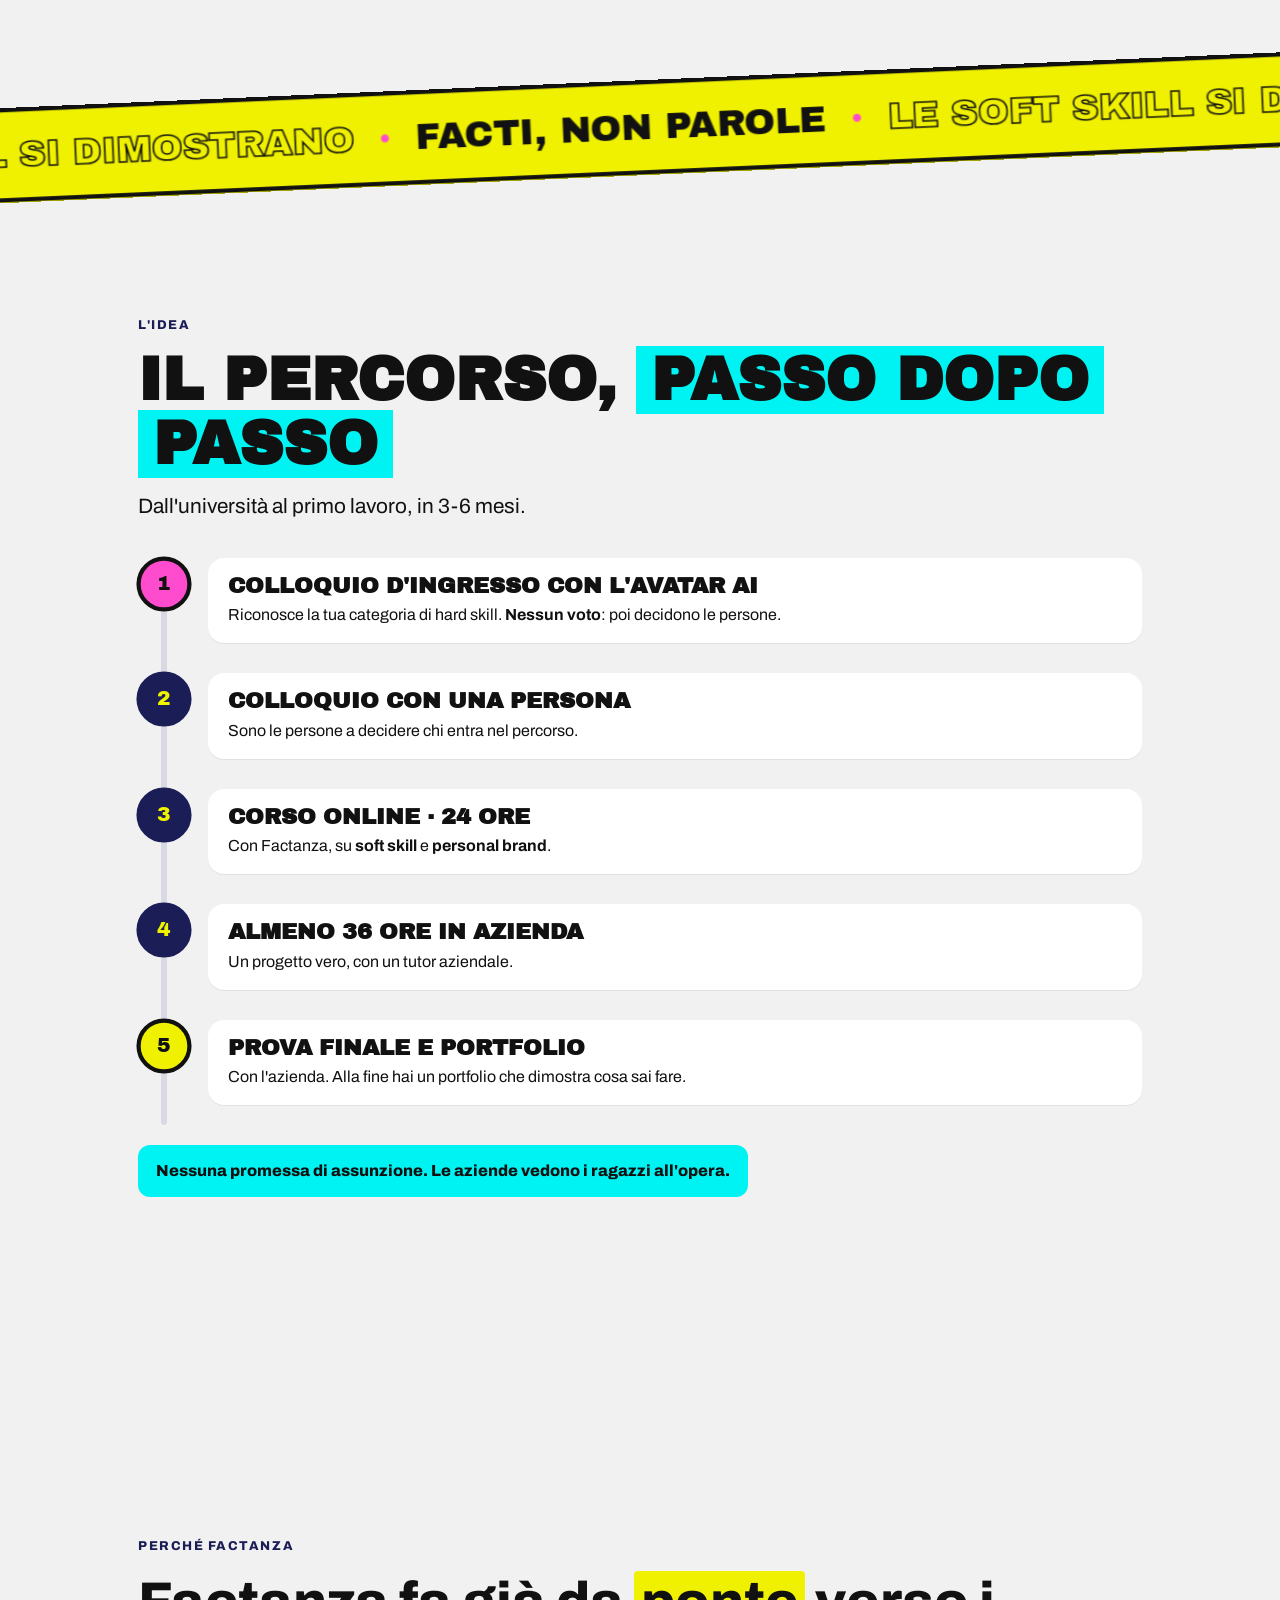
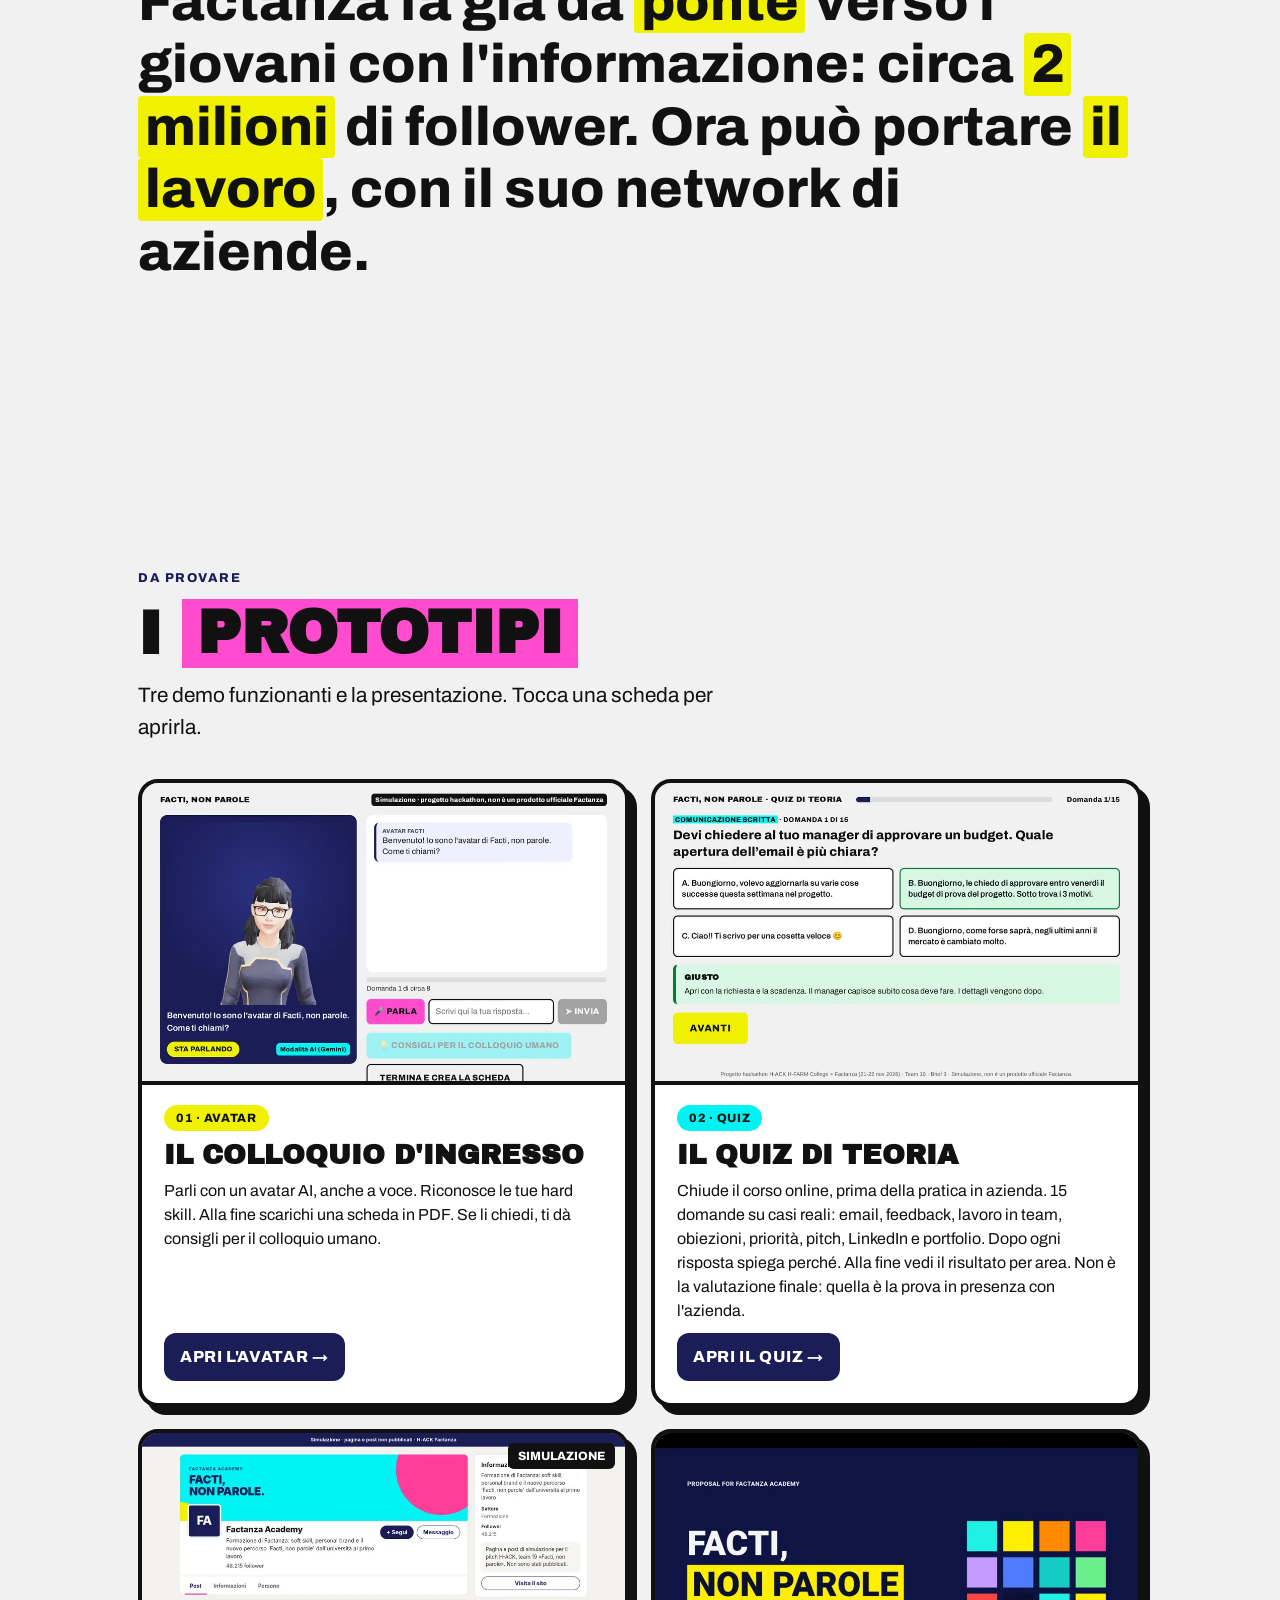
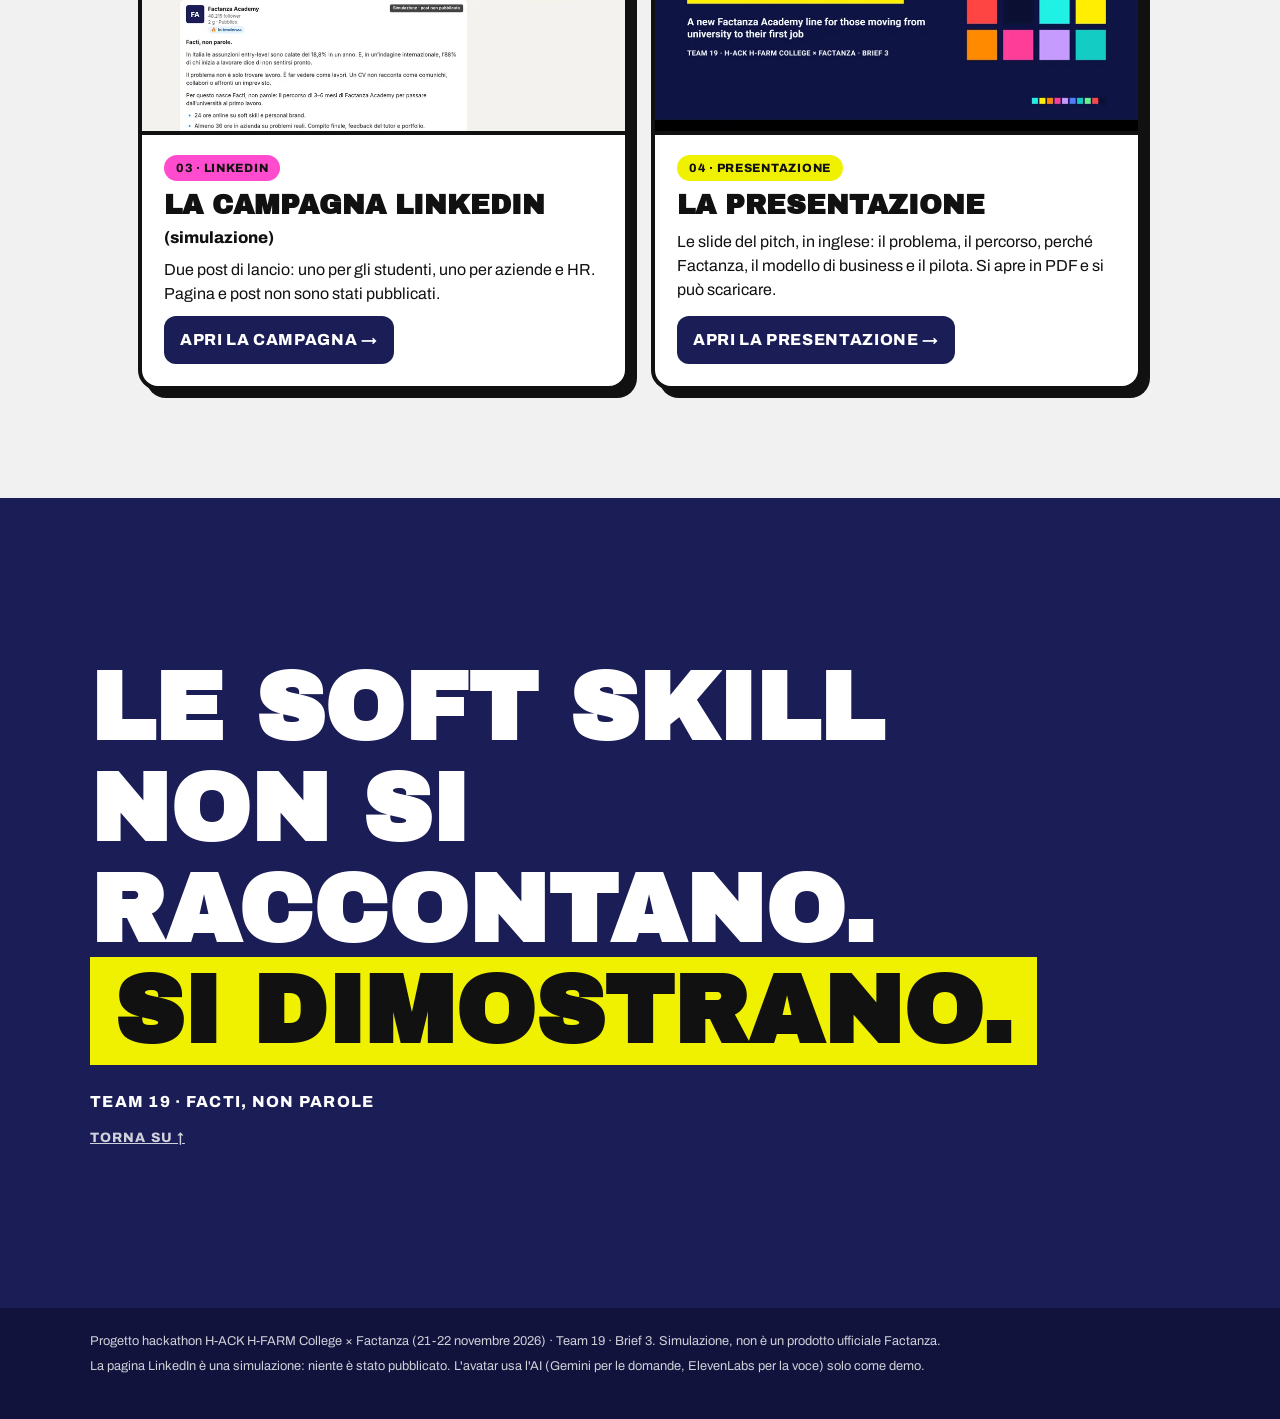
==== commit f6ed58dc: "Hub: add presentation card" ====
--- a/index.html
+++ b/index.html
@@ -72,7 +72,7 @@
 <section class="protos" id="prototipi" aria-labelledby="protoTitle">
   <p class="kicker">Da provare</p>
   <h2 id="protoTitle" class="sec-title">I <span class="bar p">prototipi</span></h2>
-  <p class="sec-lead">Tre demo funzionanti. Tocca una scheda per aprirla.</p>
+  <p class="sec-lead">Tre demo funzionanti e la presentazione. Tocca una scheda per aprirla.</p>
   <div class="cards">
     <a class="card reveal" href="avatar/" aria-label="Apri il prototipo: avatar, il colloquio d'ingresso">
       <div class="thumb"><img src="hub-assets/avatar.webp" alt="Schermata del colloquio con l'avatar AI" width="960" height="600"></div>
@@ -101,6 +101,15 @@
         <span class="go">Apri la campagna →</span>
       </div>
     </a>
+    <a class="card reveal" href="hub-assets/Facti_non_parole_deck.pdf" target="_blank" rel="noopener" aria-label="Apri la presentazione in PDF">
+      <div class="thumb"><img src="hub-assets/deck.webp" alt="Copertina della presentazione Facti, non parole" width="960" height="600"></div>
+      <div class="body">
+        <span class="chip y">04 · Presentazione</span>
+        <h3>La presentazione</h3>
+        <p>Le slide del pitch, in inglese: il problema, il percorso, perché Factanza, il modello di business e il pilota. Si apre in PDF e si può scaricare.</p>
+        <span class="go">Apri la presentazione →</span>
+      </div>
+    </a>
   </div>
 </section>
 
--- a/hub-assets/hub.css
+++ b/hub-assets/hub.css
@@ -119,7 +119,7 @@
 
 @media (min-width:760px){
   .stats{grid-template-columns:1fr 1fr;gap:24px}
-  .cards{grid-template-columns:repeat(3,1fr)}
+  .cards{grid-template-columns:repeat(2,1fr)}
   .hero{padding:80px 48px}
   .path,.protos,.why,.pin-in{padding-left:48px;padding-right:48px}
 }
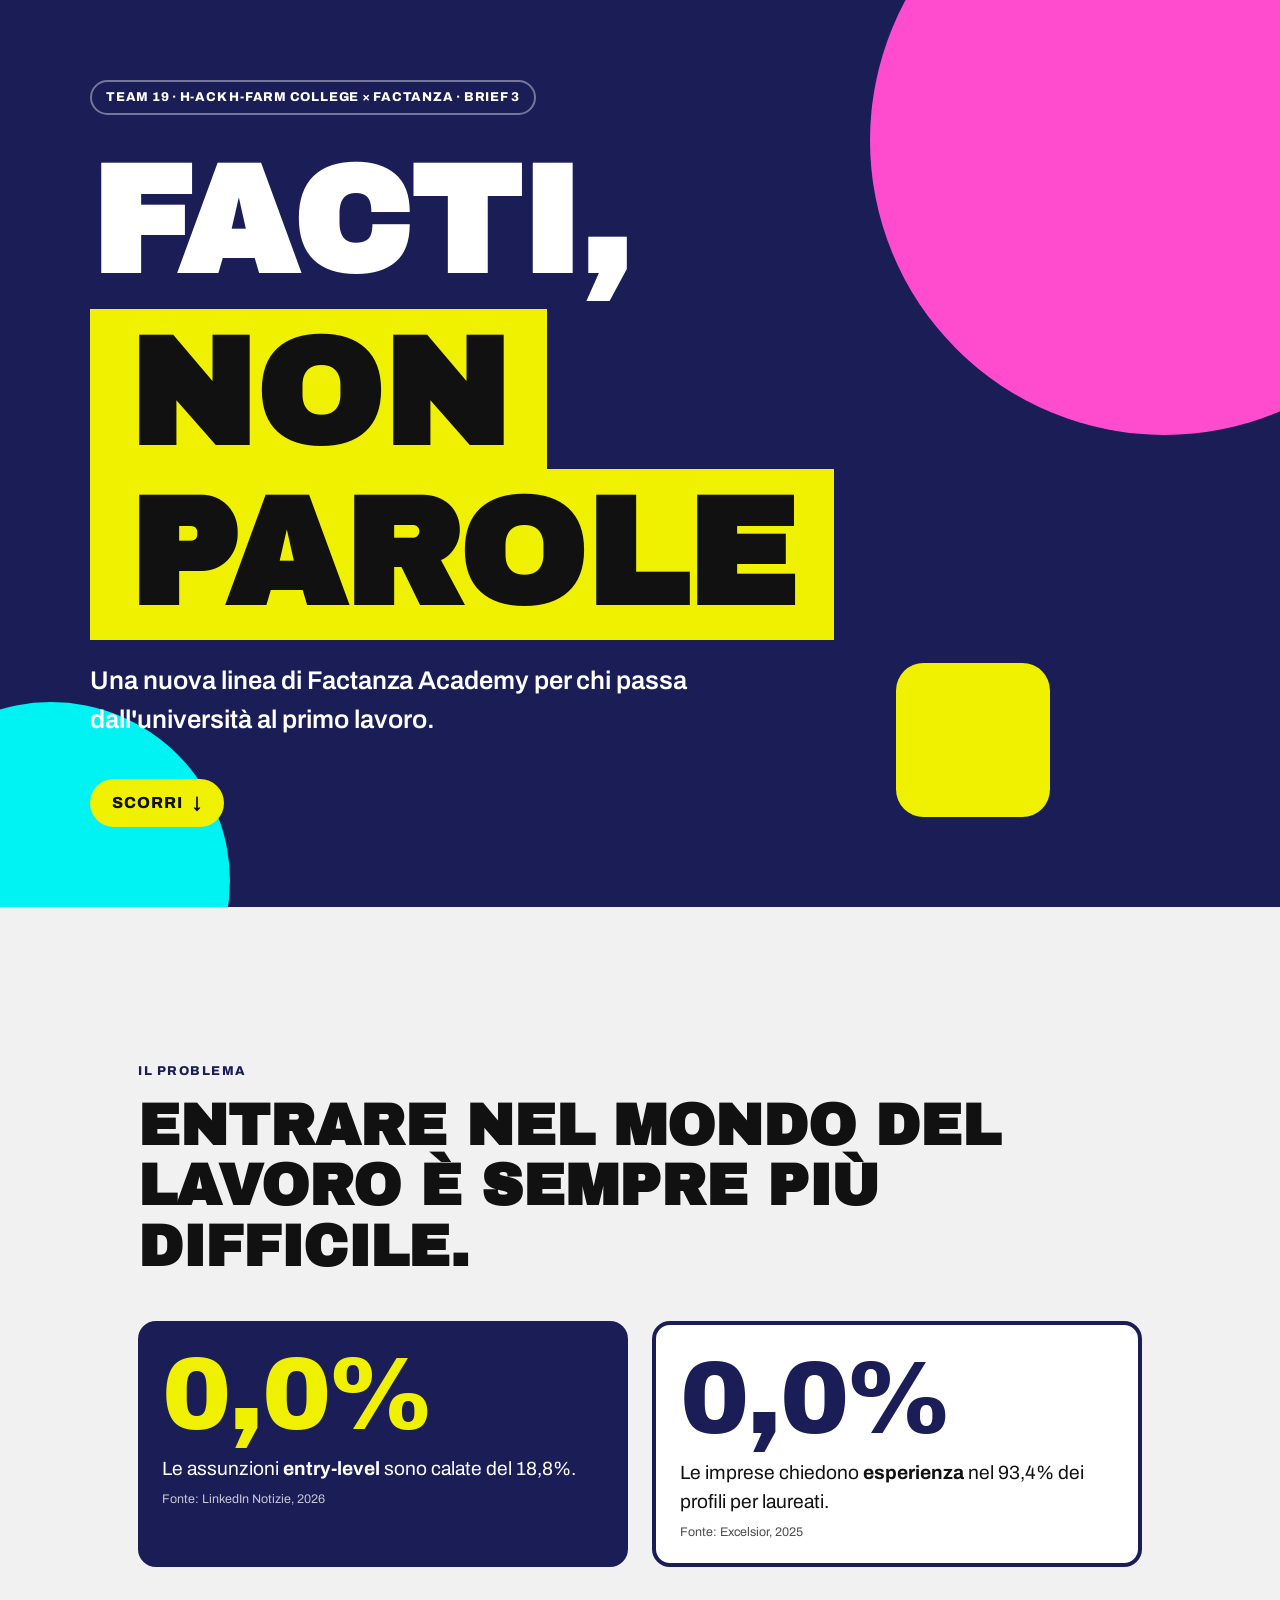
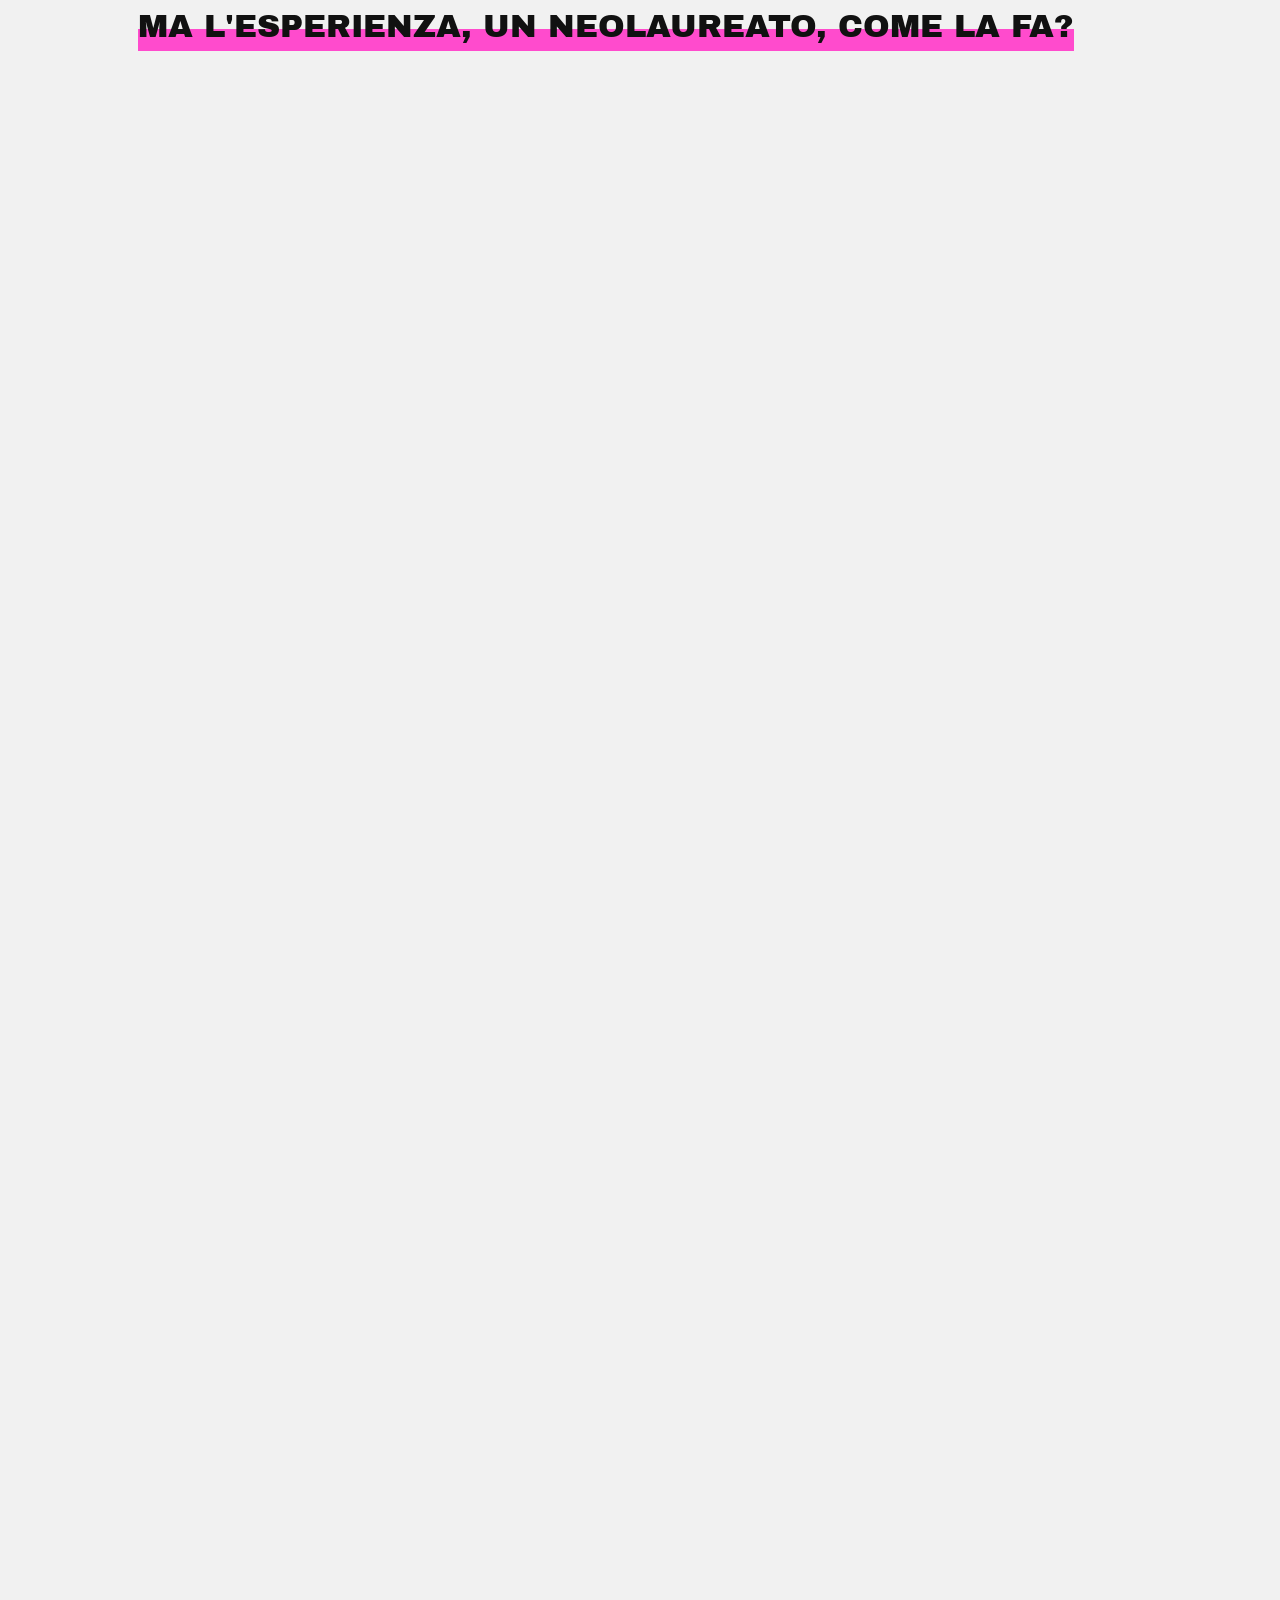
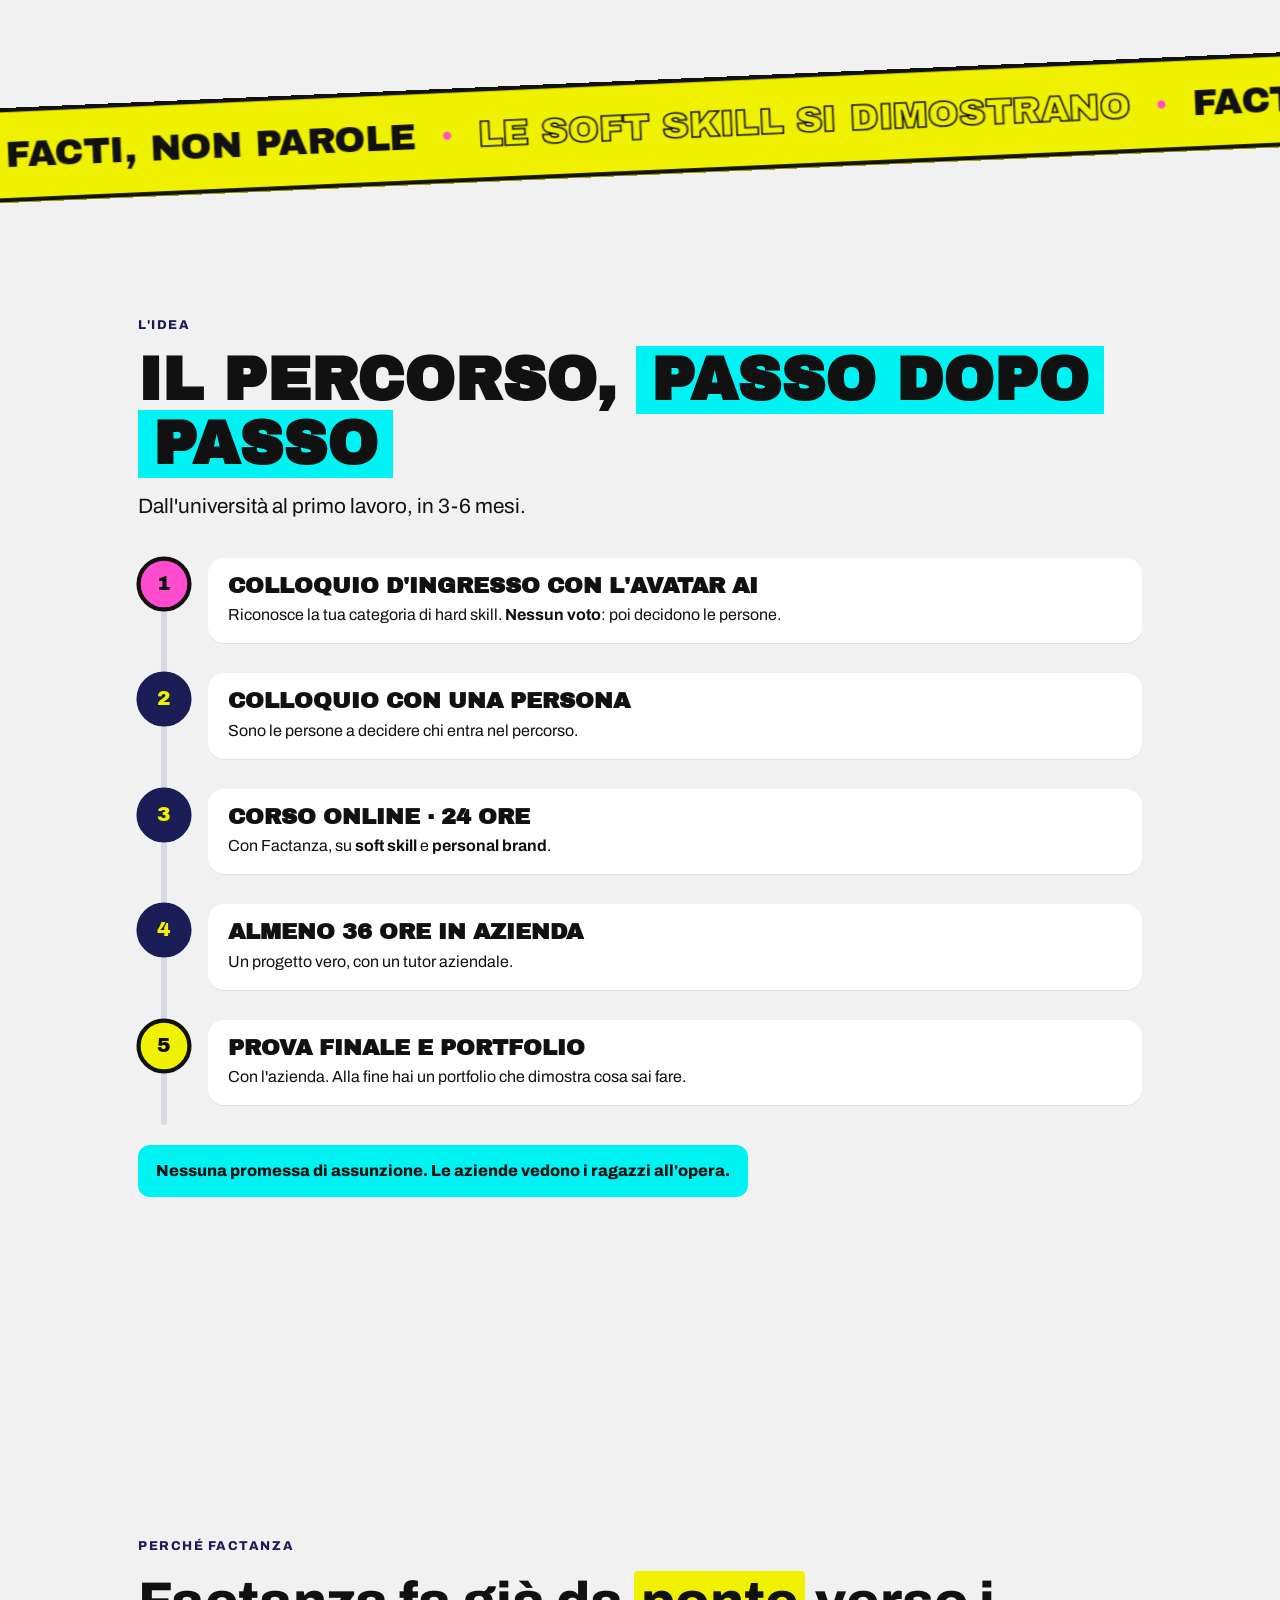
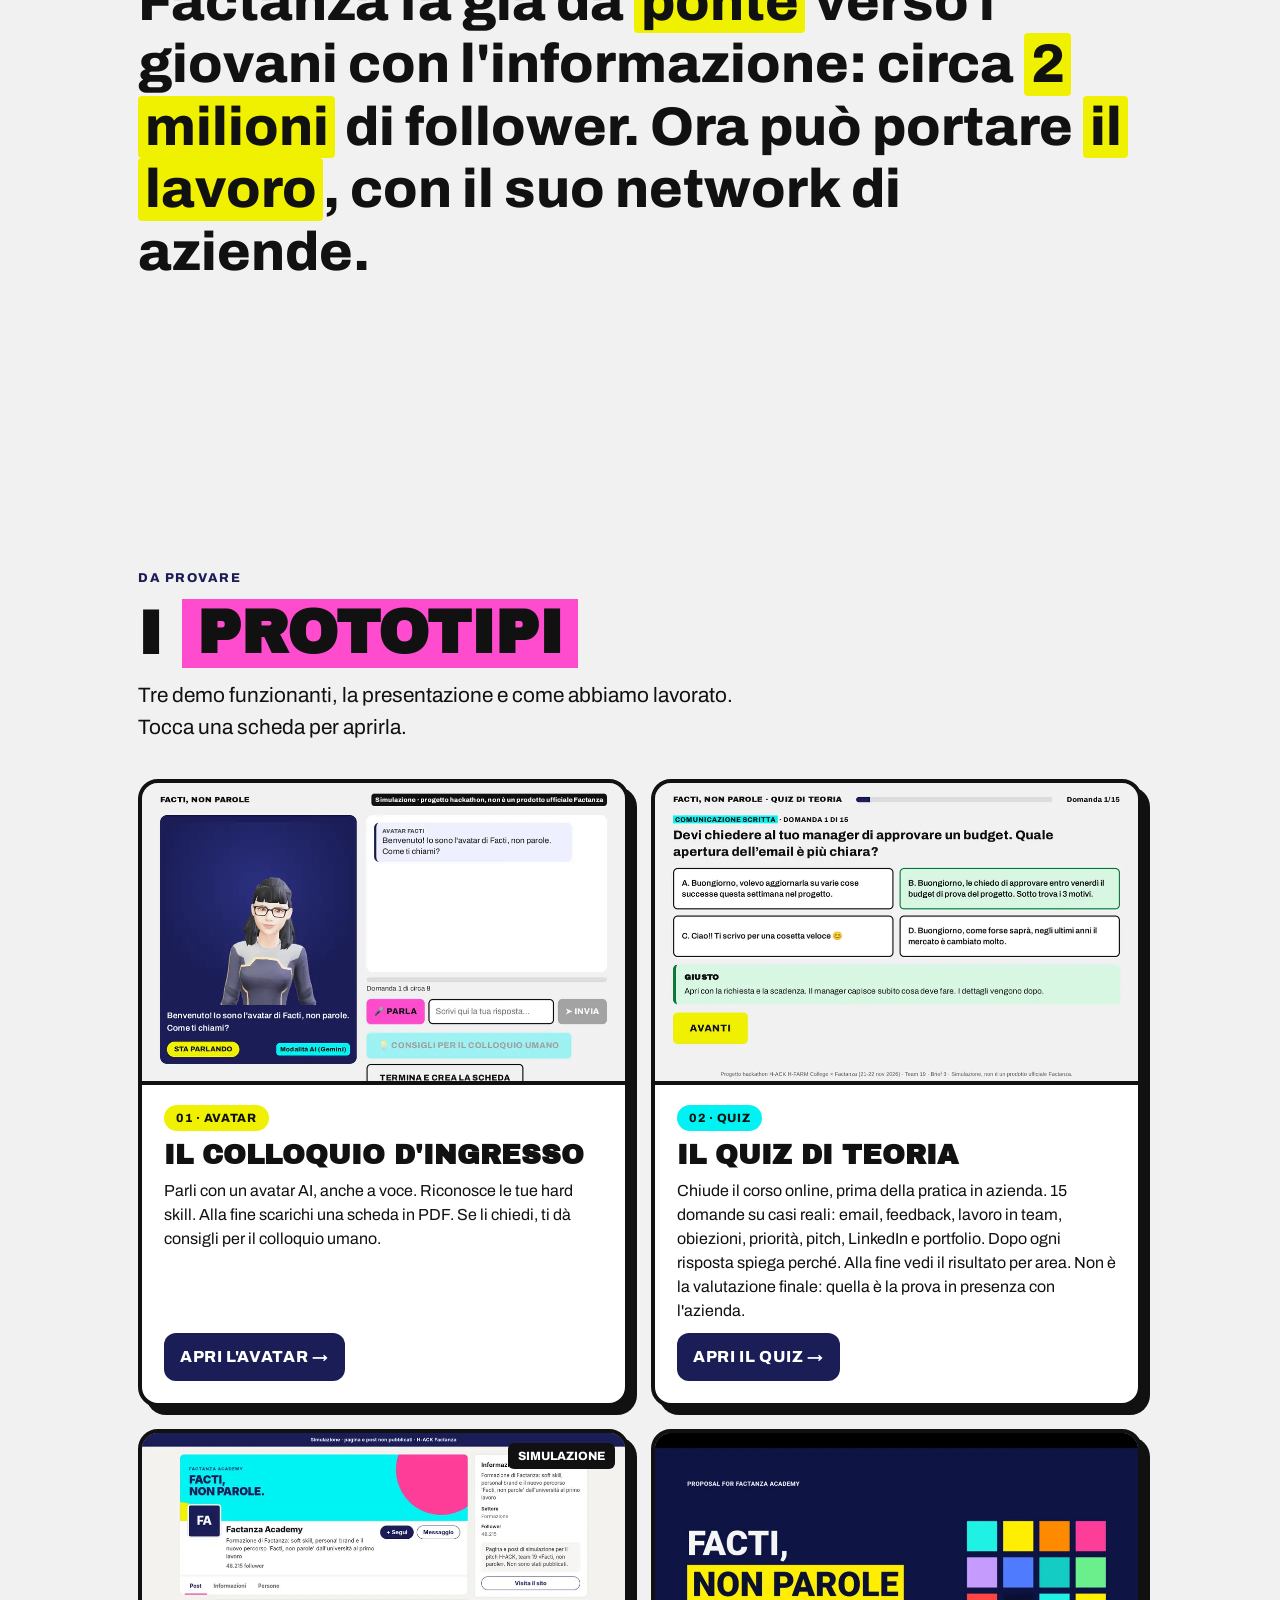
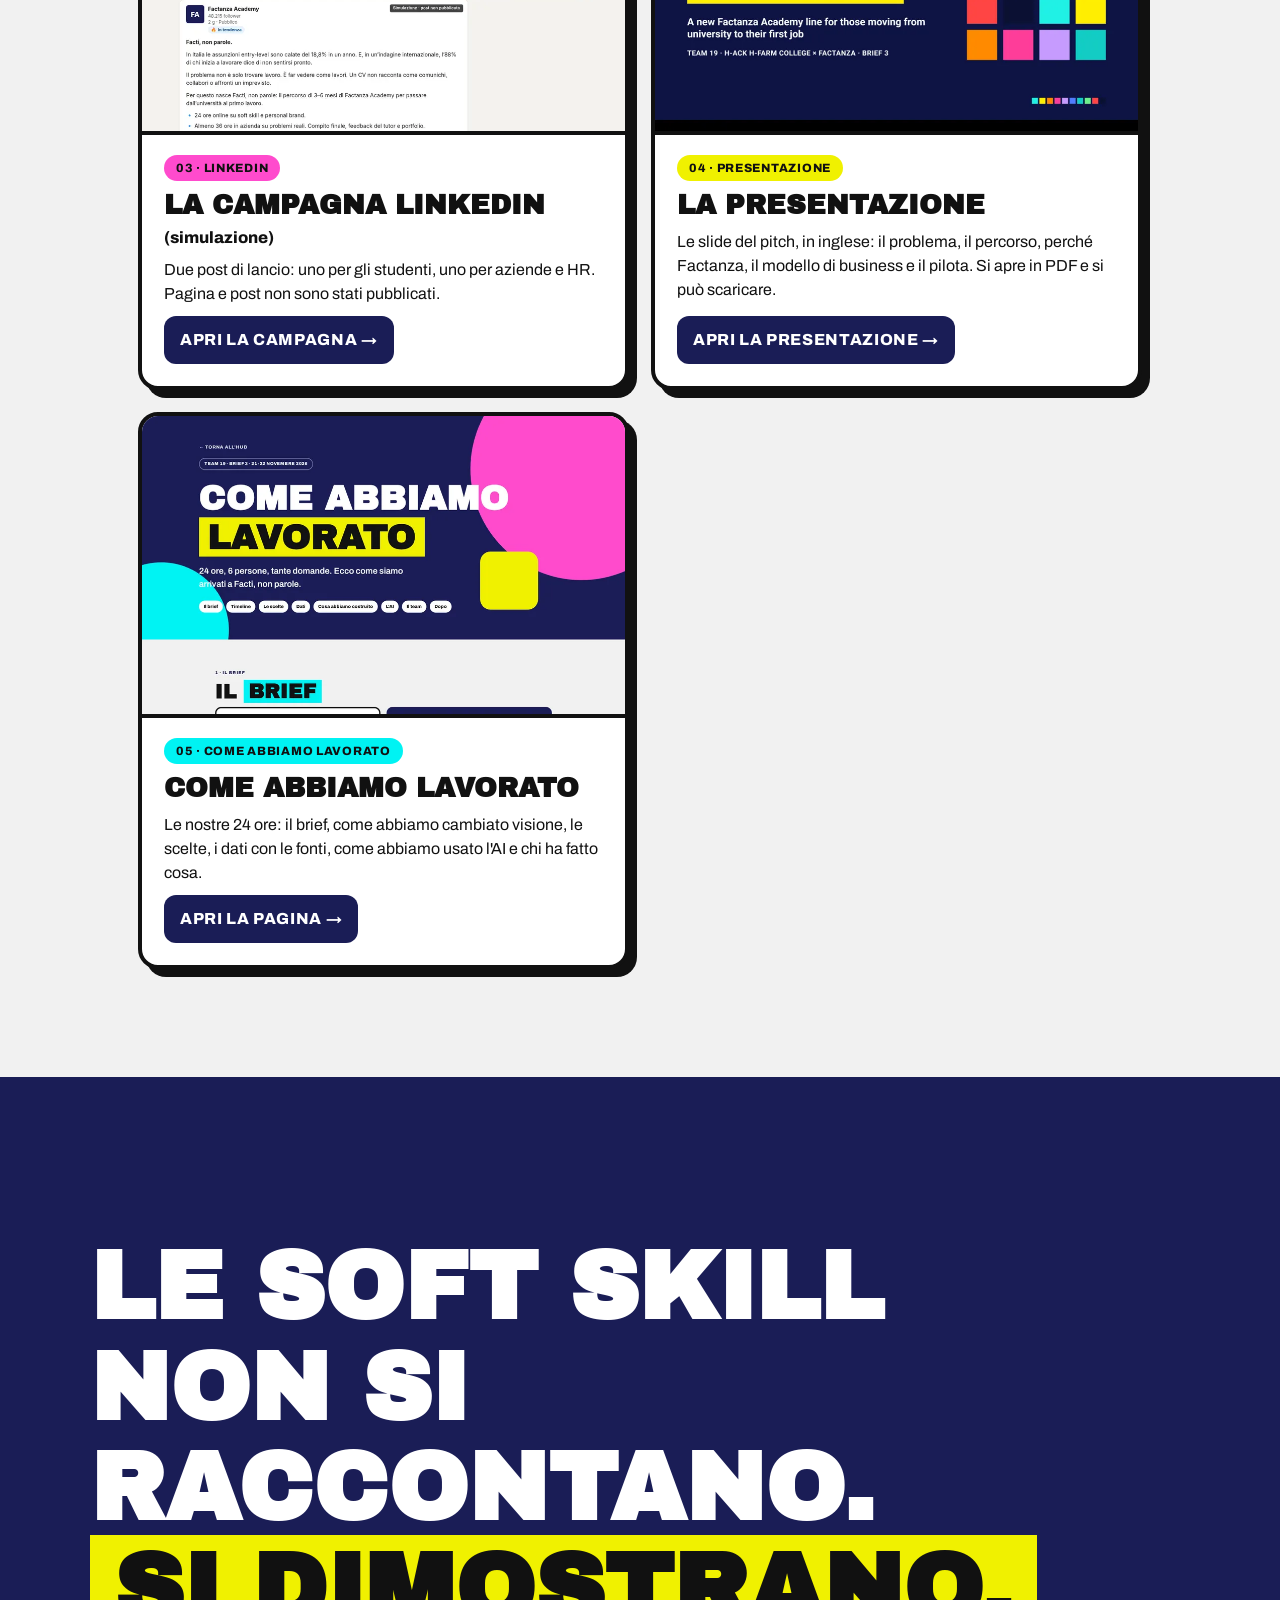
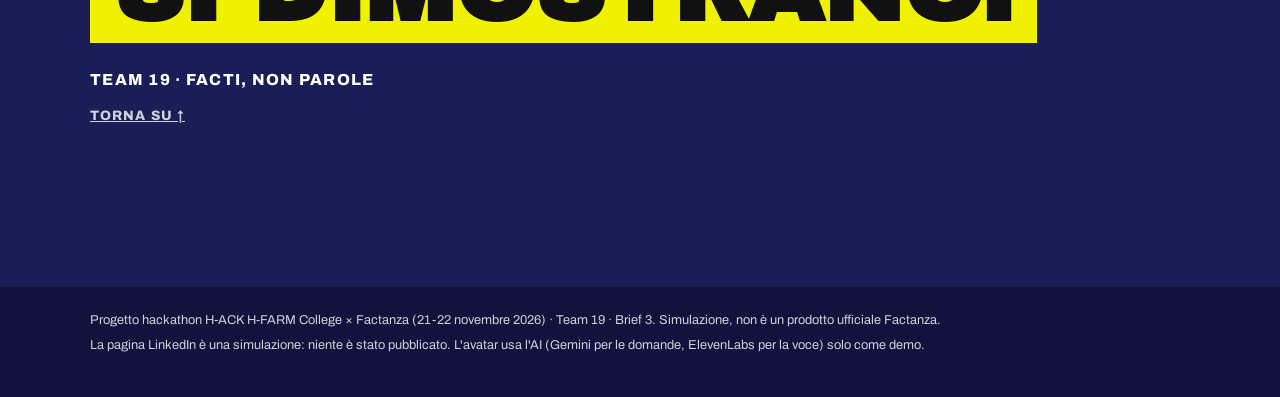
==== commit 7e16e06c: "Hub: pagina Come abbiamo lavorato e quinta card" ====
--- a/index.html
+++ b/index.html
@@ -72,7 +72,7 @@
 <section class="protos" id="prototipi" aria-labelledby="protoTitle">
   <p class="kicker">Da provare</p>
   <h2 id="protoTitle" class="sec-title">I <span class="bar p">prototipi</span></h2>
-  <p class="sec-lead">Tre demo funzionanti e la presentazione. Tocca una scheda per aprirla.</p>
+  <p class="sec-lead">Tre demo funzionanti, la presentazione e come abbiamo lavorato. Tocca una scheda per aprirla.</p>
   <div class="cards">
     <a class="card reveal" href="avatar/" aria-label="Apri il prototipo: avatar, il colloquio d'ingresso">
       <div class="thumb"><img src="hub-assets/avatar.webp" alt="Schermata del colloquio con l'avatar AI" width="960" height="600"></div>
@@ -110,6 +110,15 @@
         <span class="go">Apri la presentazione →</span>
       </div>
     </a>
+    <a class="card reveal" href="come-abbiamo-lavorato/" aria-label="Apri la pagina: come abbiamo lavorato">
+      <div class="thumb"><img src="hub-assets/lavorato.webp" alt="Pagina Come abbiamo lavorato" width="960" height="600"></div>
+      <div class="body">
+        <span class="chip c">05 · Come abbiamo lavorato</span>
+        <h3>Come abbiamo lavorato</h3>
+        <p>Le nostre 24 ore: il brief, come abbiamo cambiato visione, le scelte, i dati con le fonti, come abbiamo usato l'AI e chi ha fatto cosa.</p>
+        <span class="go">Apri la pagina →</span>
+      </div>
+    </a>
   </div>
 </section>
 
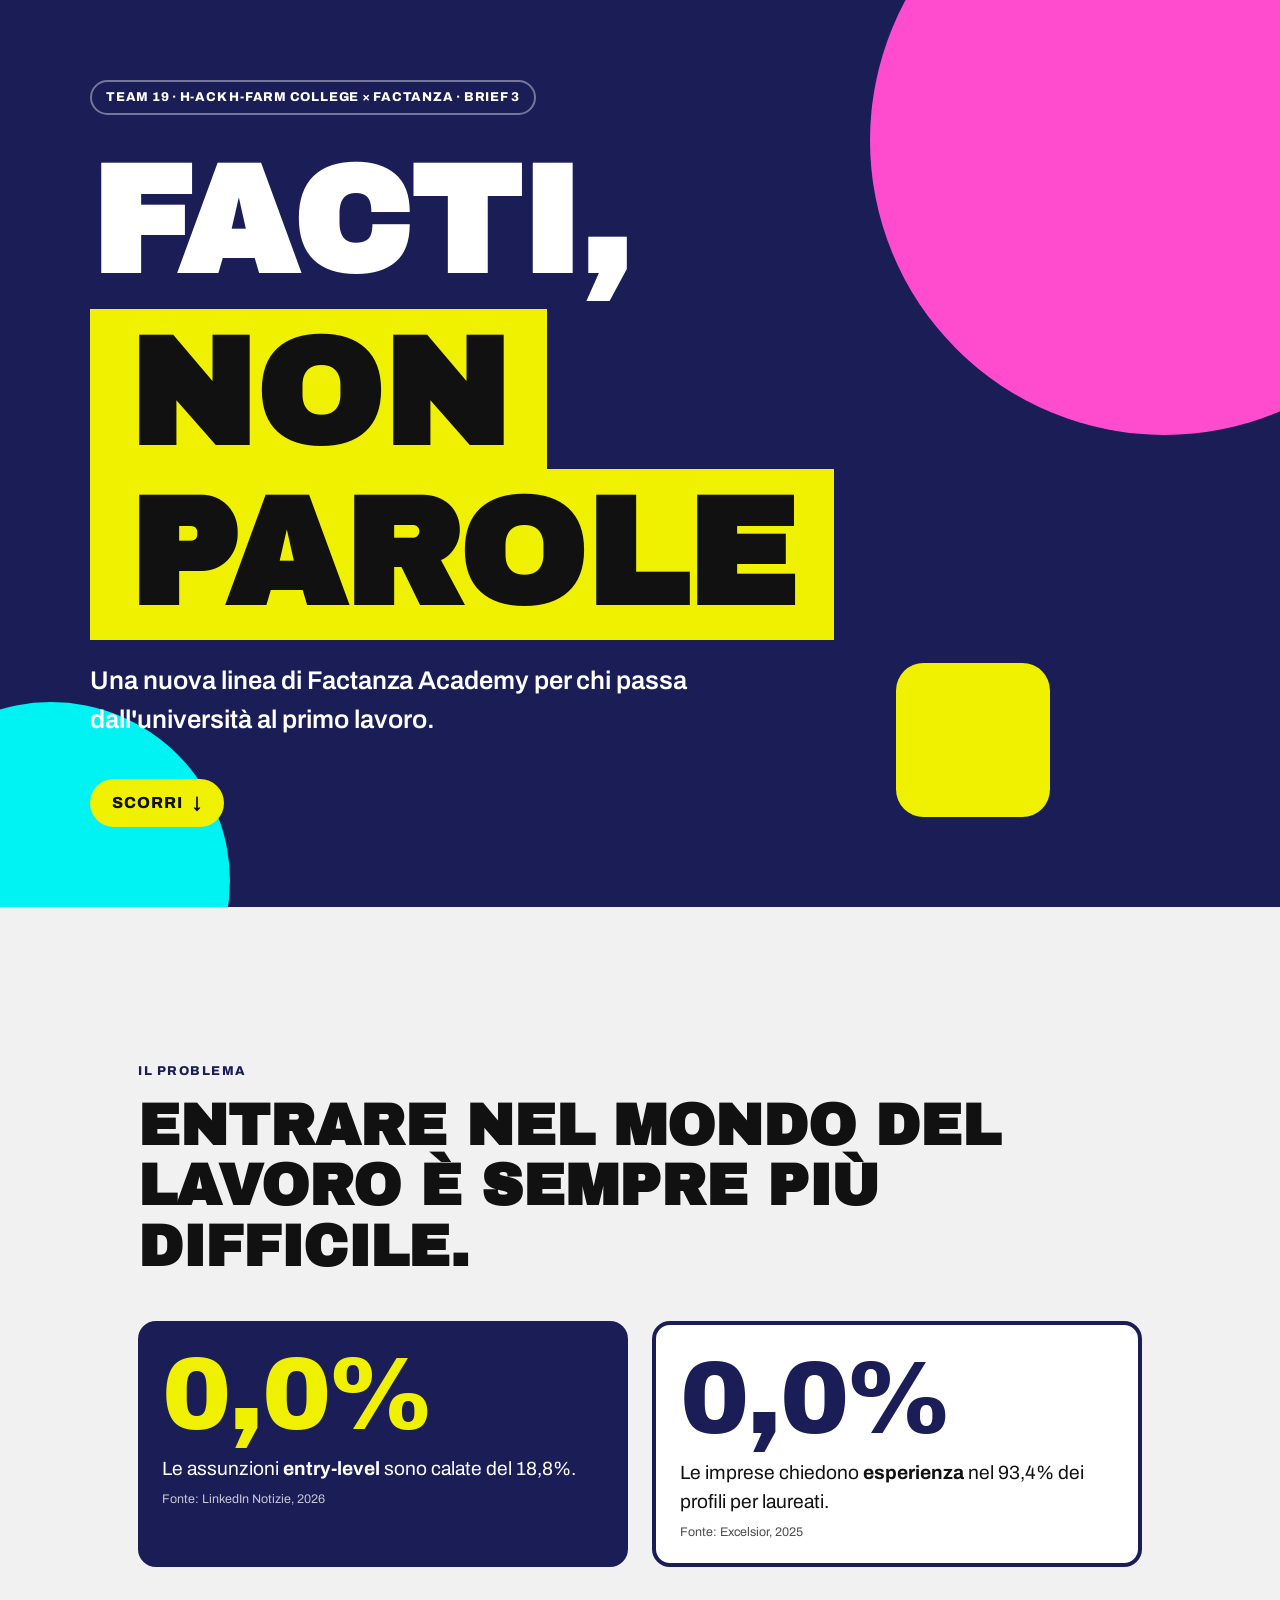
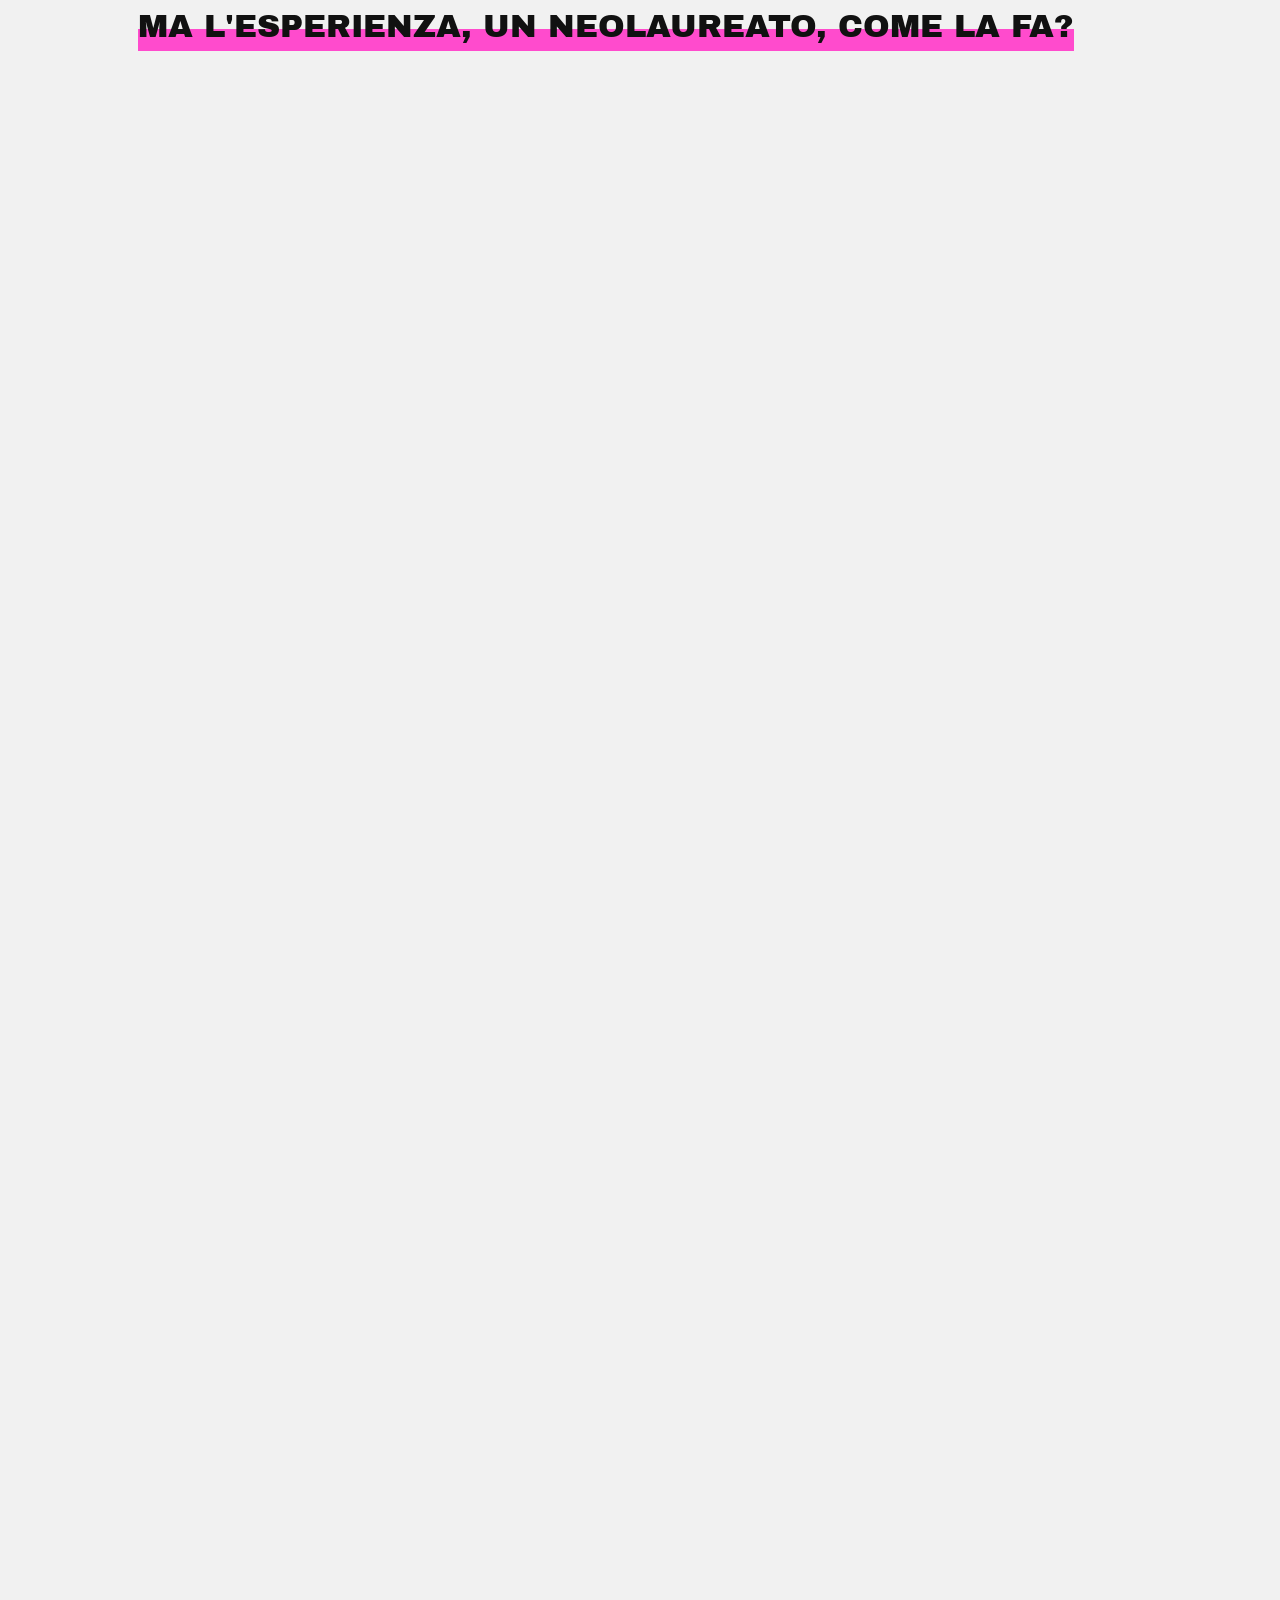
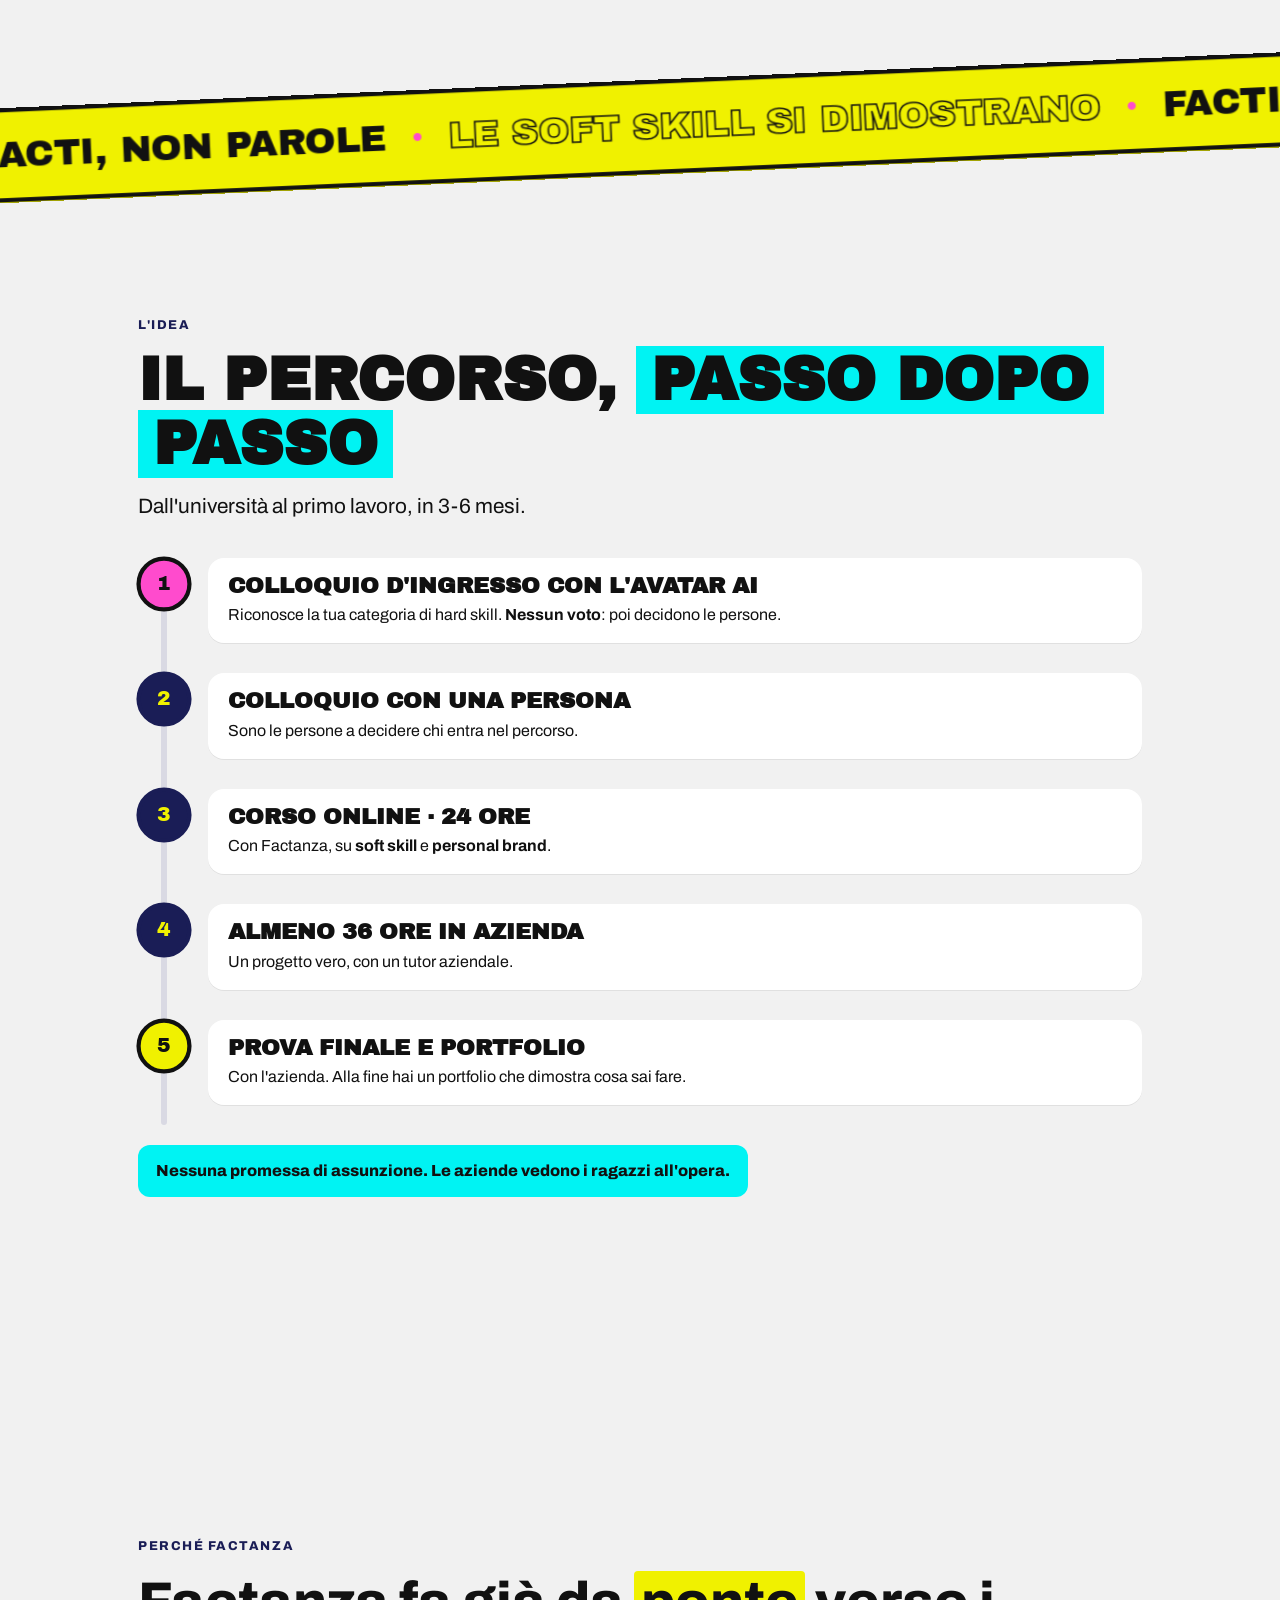
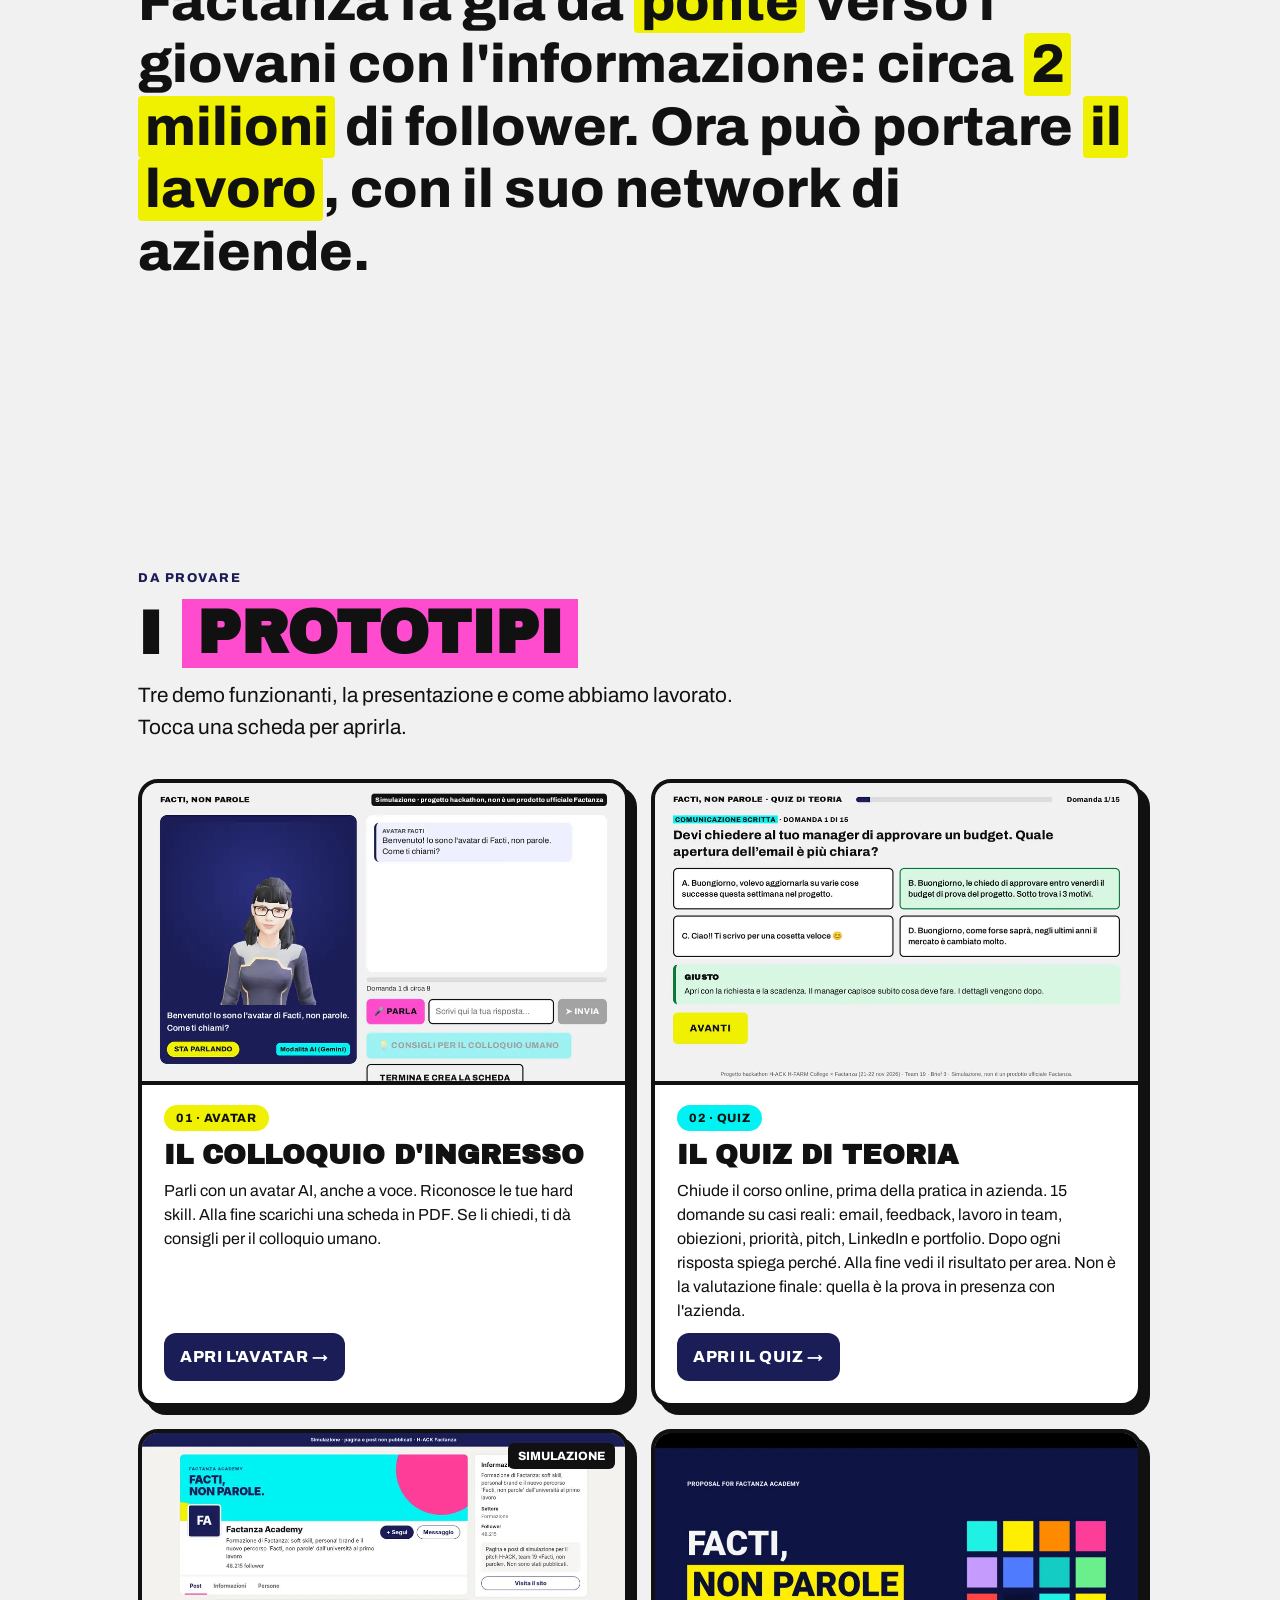
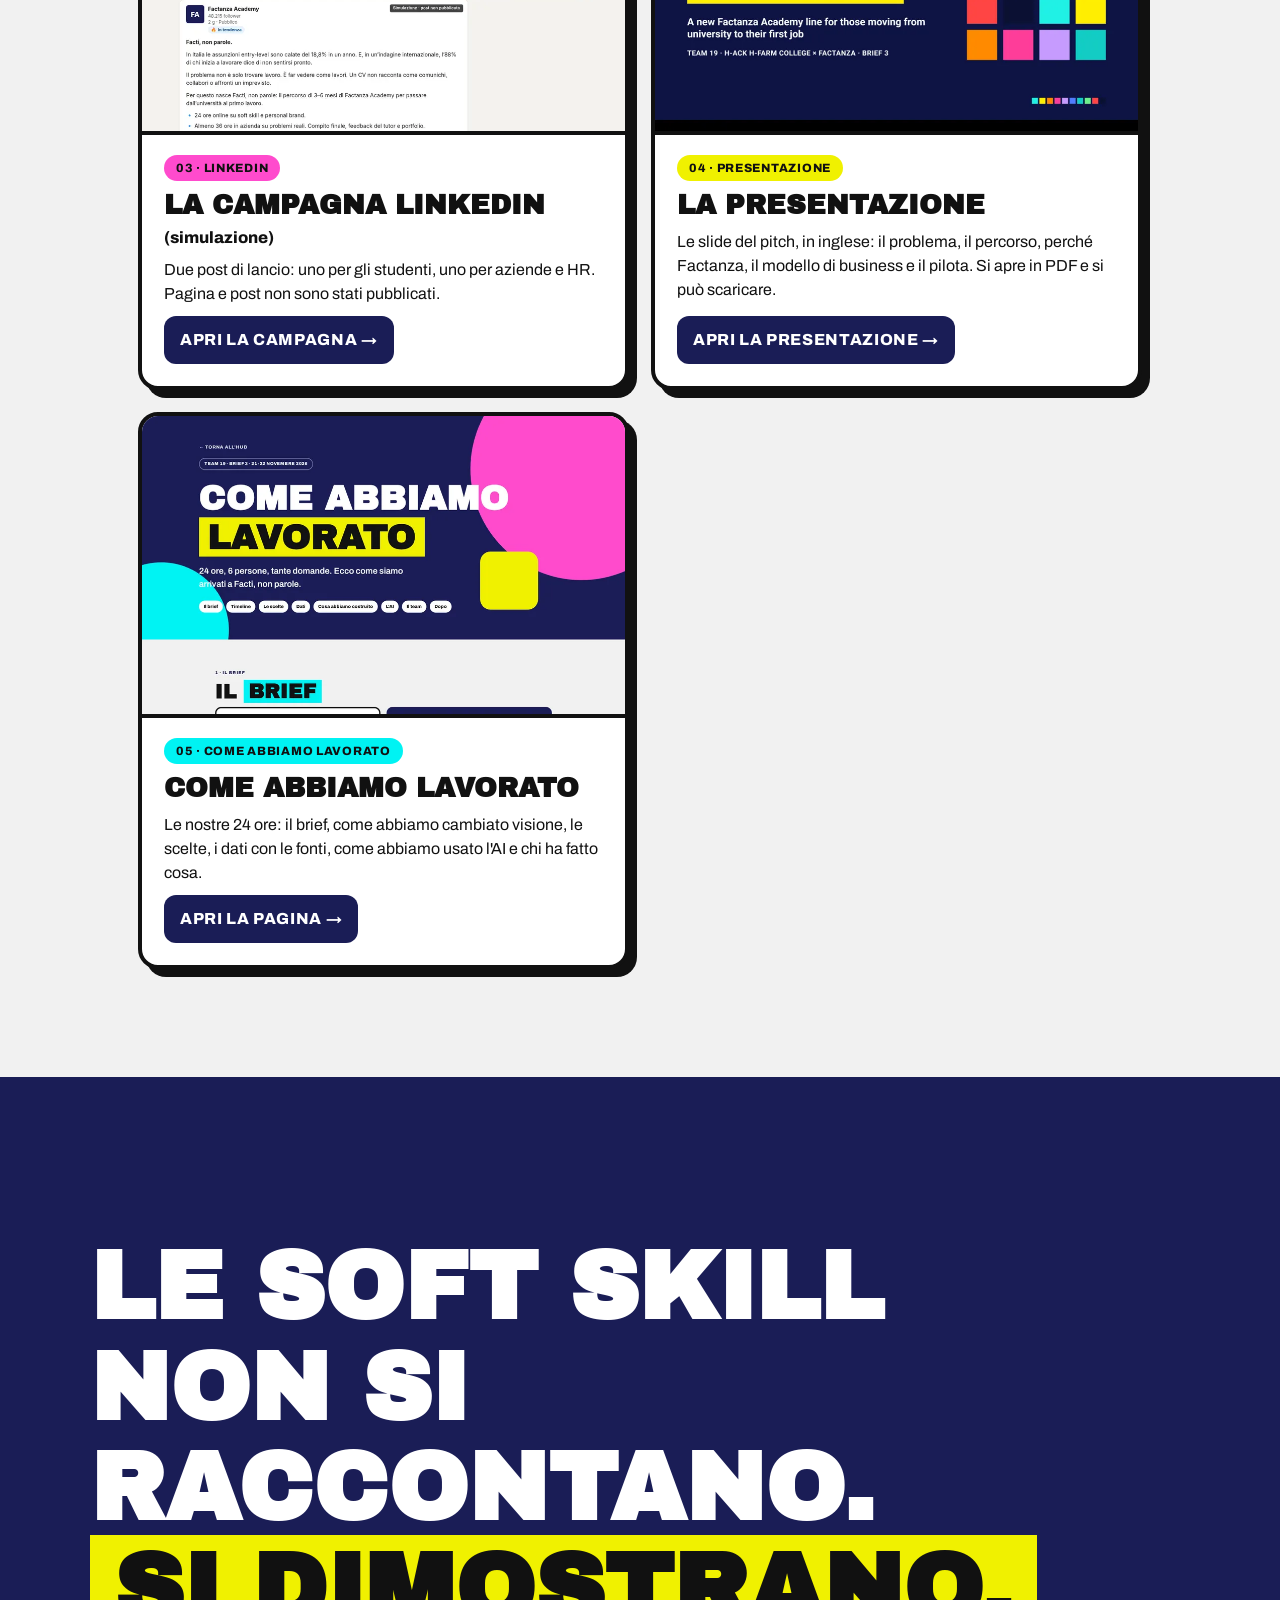
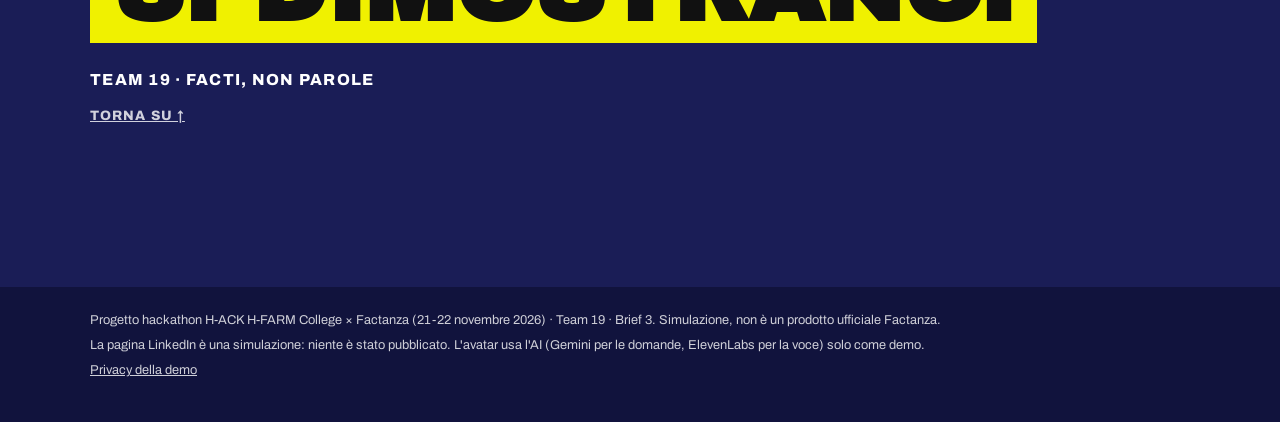
==== commit e55923dd: "Avviso AI sull'avatar, pagina Privacy demo, regole e privacy" ====
--- a/index.html
+++ b/index.html
@@ -132,6 +132,7 @@
 <footer class="foot">
   <p>Progetto hackathon H-ACK H-FARM College × Factanza (21-22 novembre 2026) · Team 19 · Brief 3. Simulazione, non è un prodotto ufficiale Factanza.</p>
   <p>La pagina LinkedIn è una simulazione: niente è stato pubblicato. L'avatar usa l'AI (Gemini per le domande, ElevenLabs per la voce) solo come demo.</p>
+  <p><a href="privacy/">Privacy della demo</a></p>
 </footer>
 
 <script src="hub-assets/hub.js?v=1" defer></script>
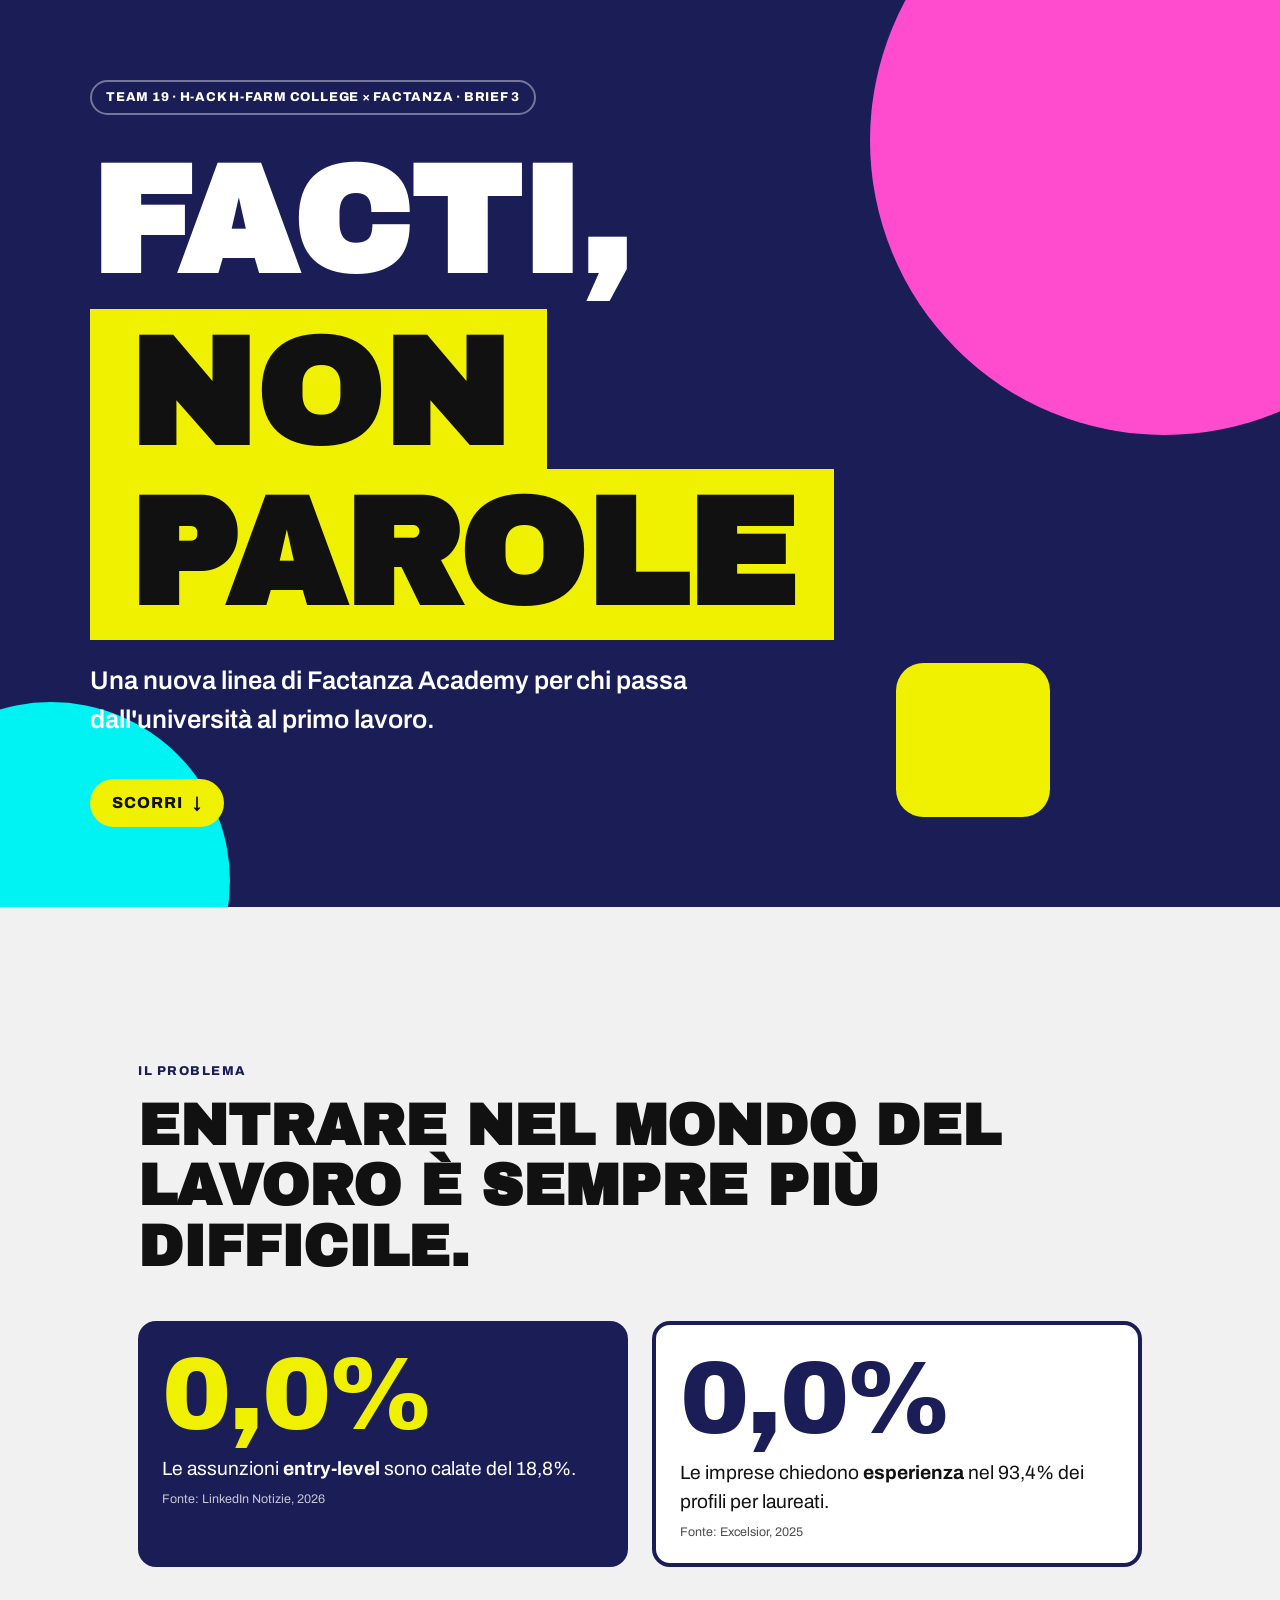
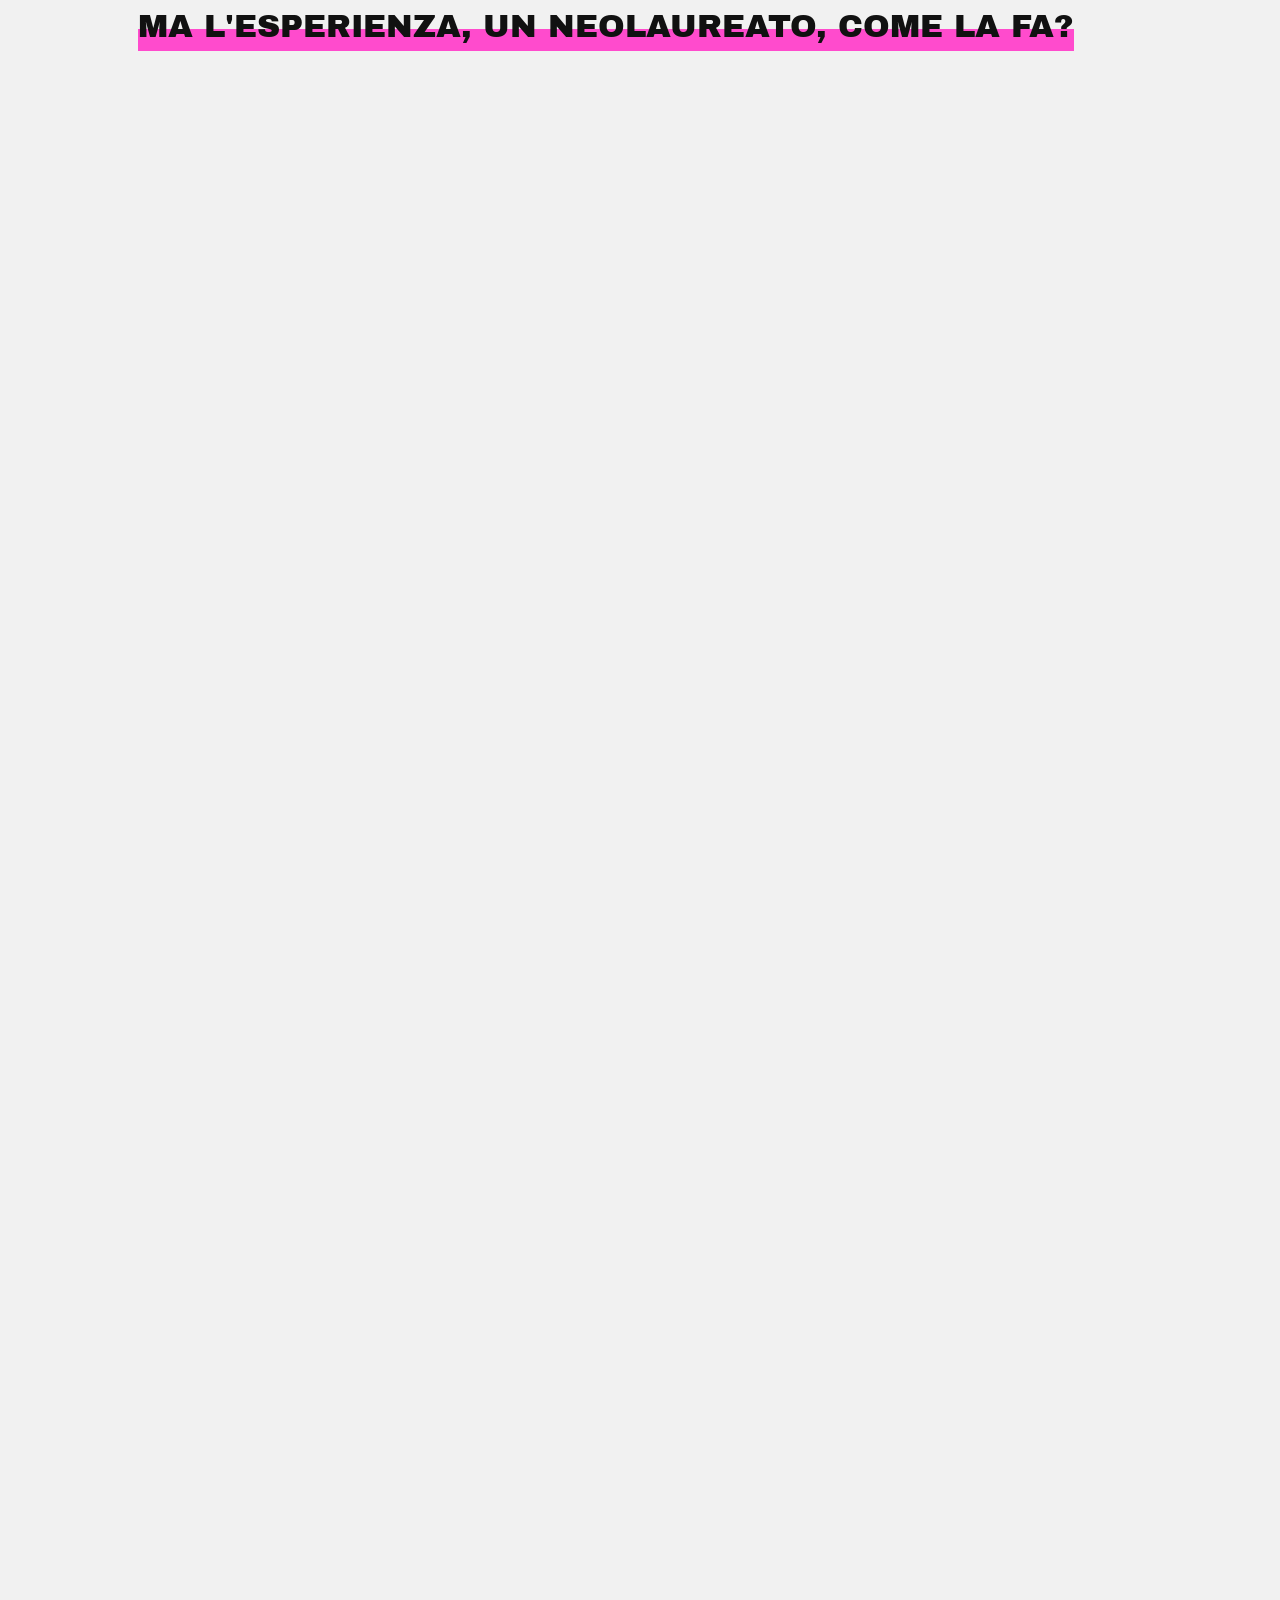
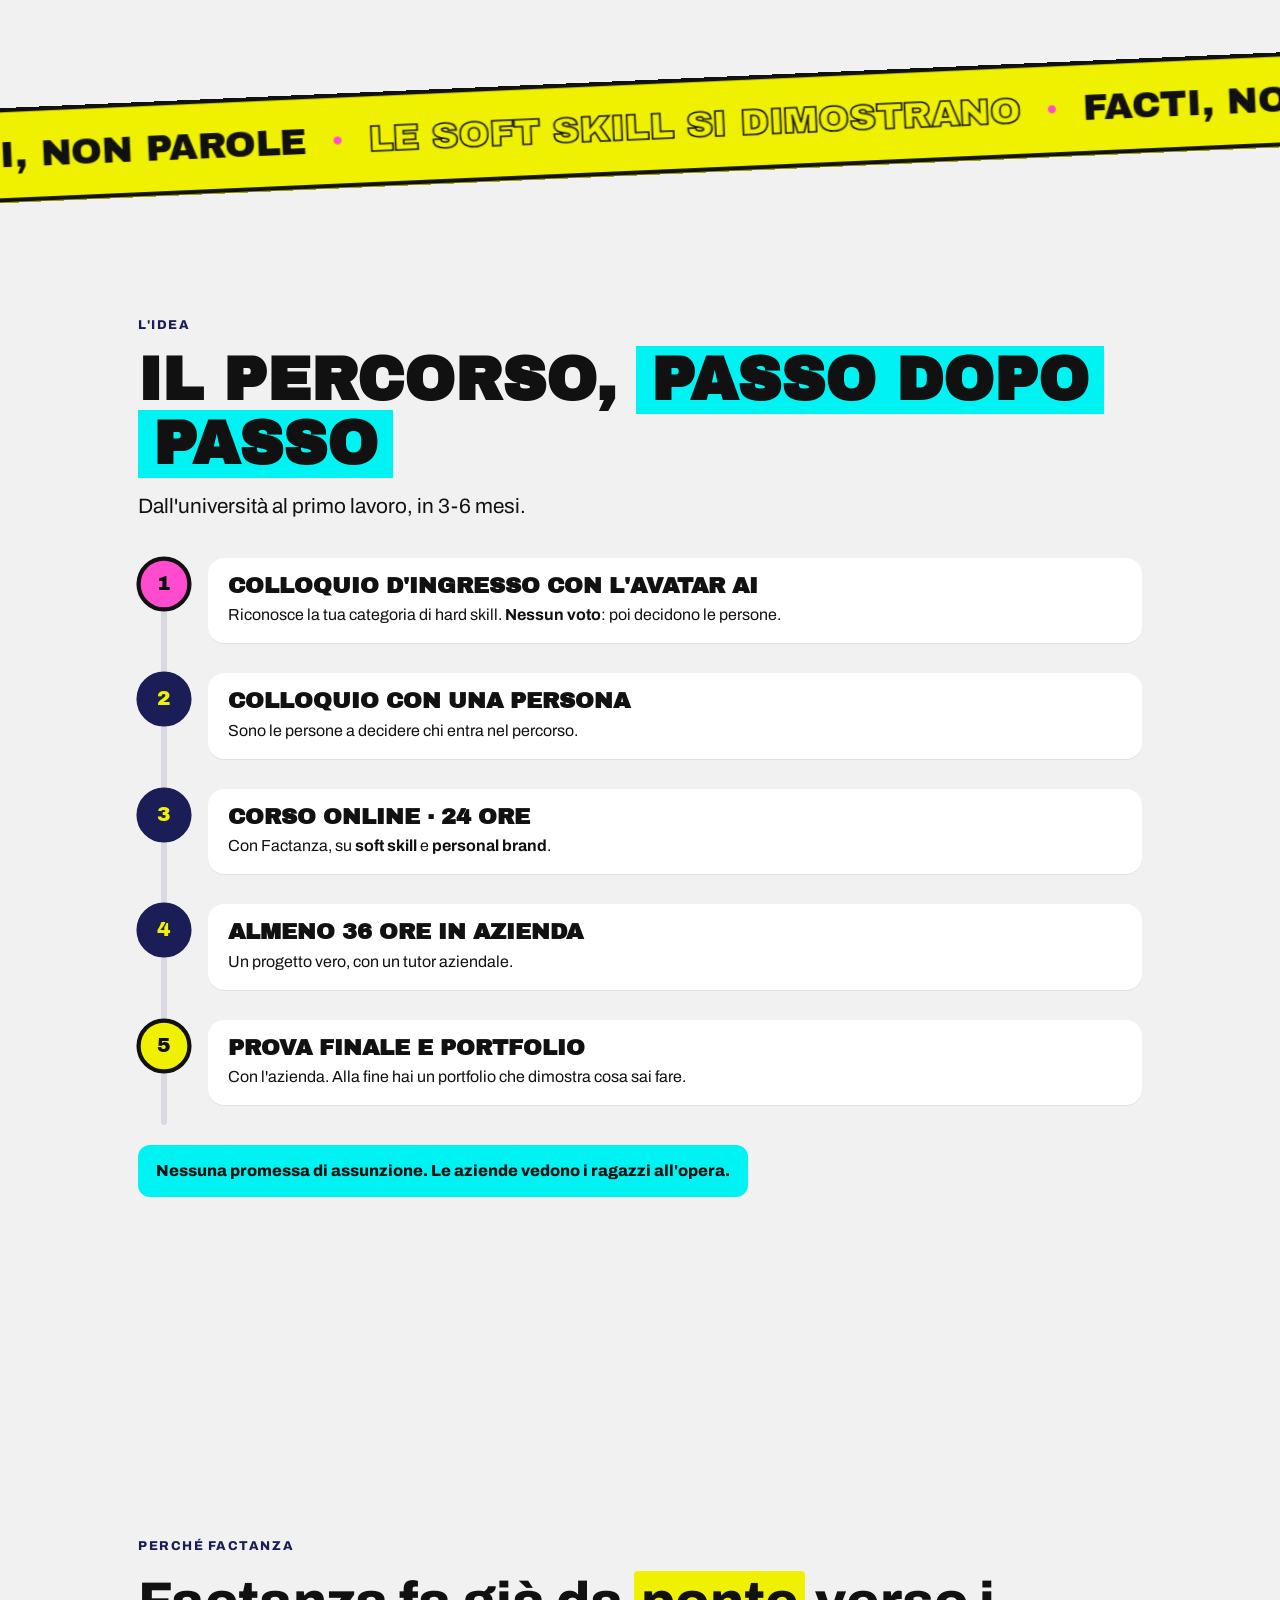
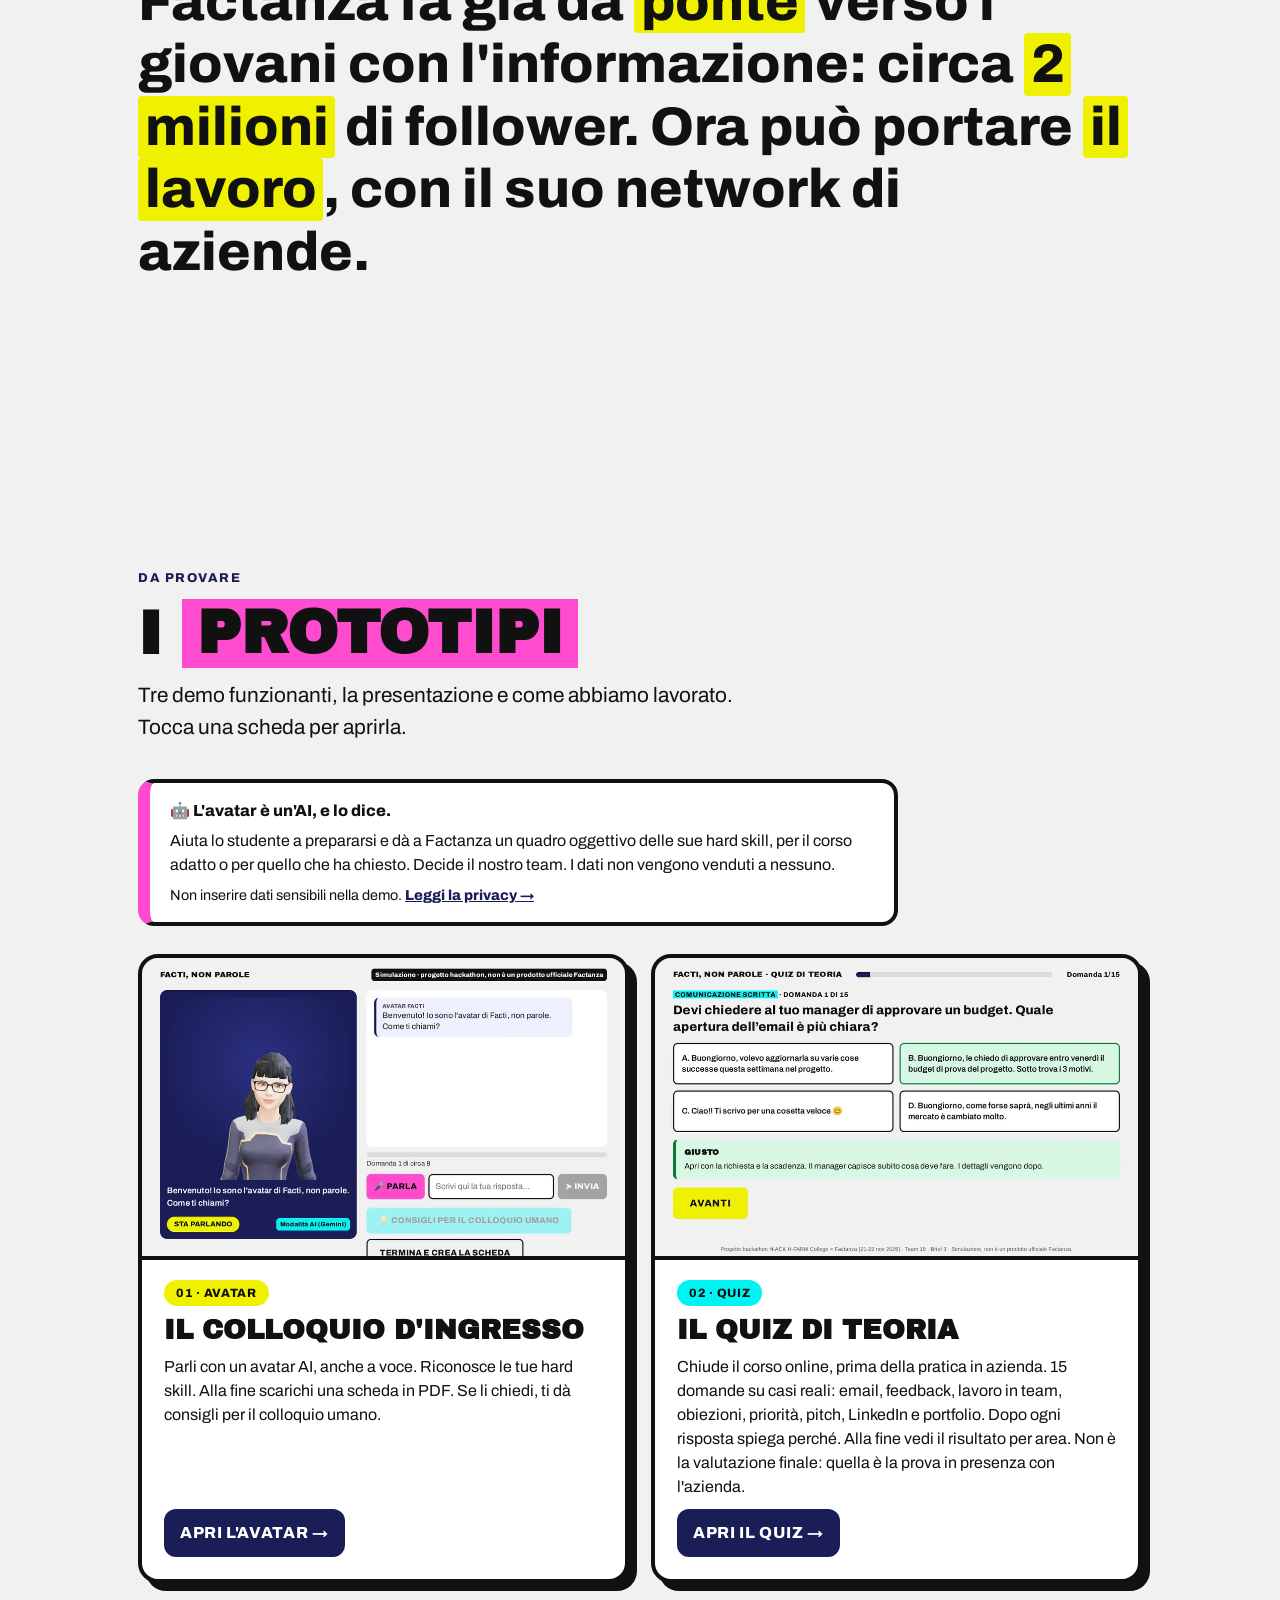
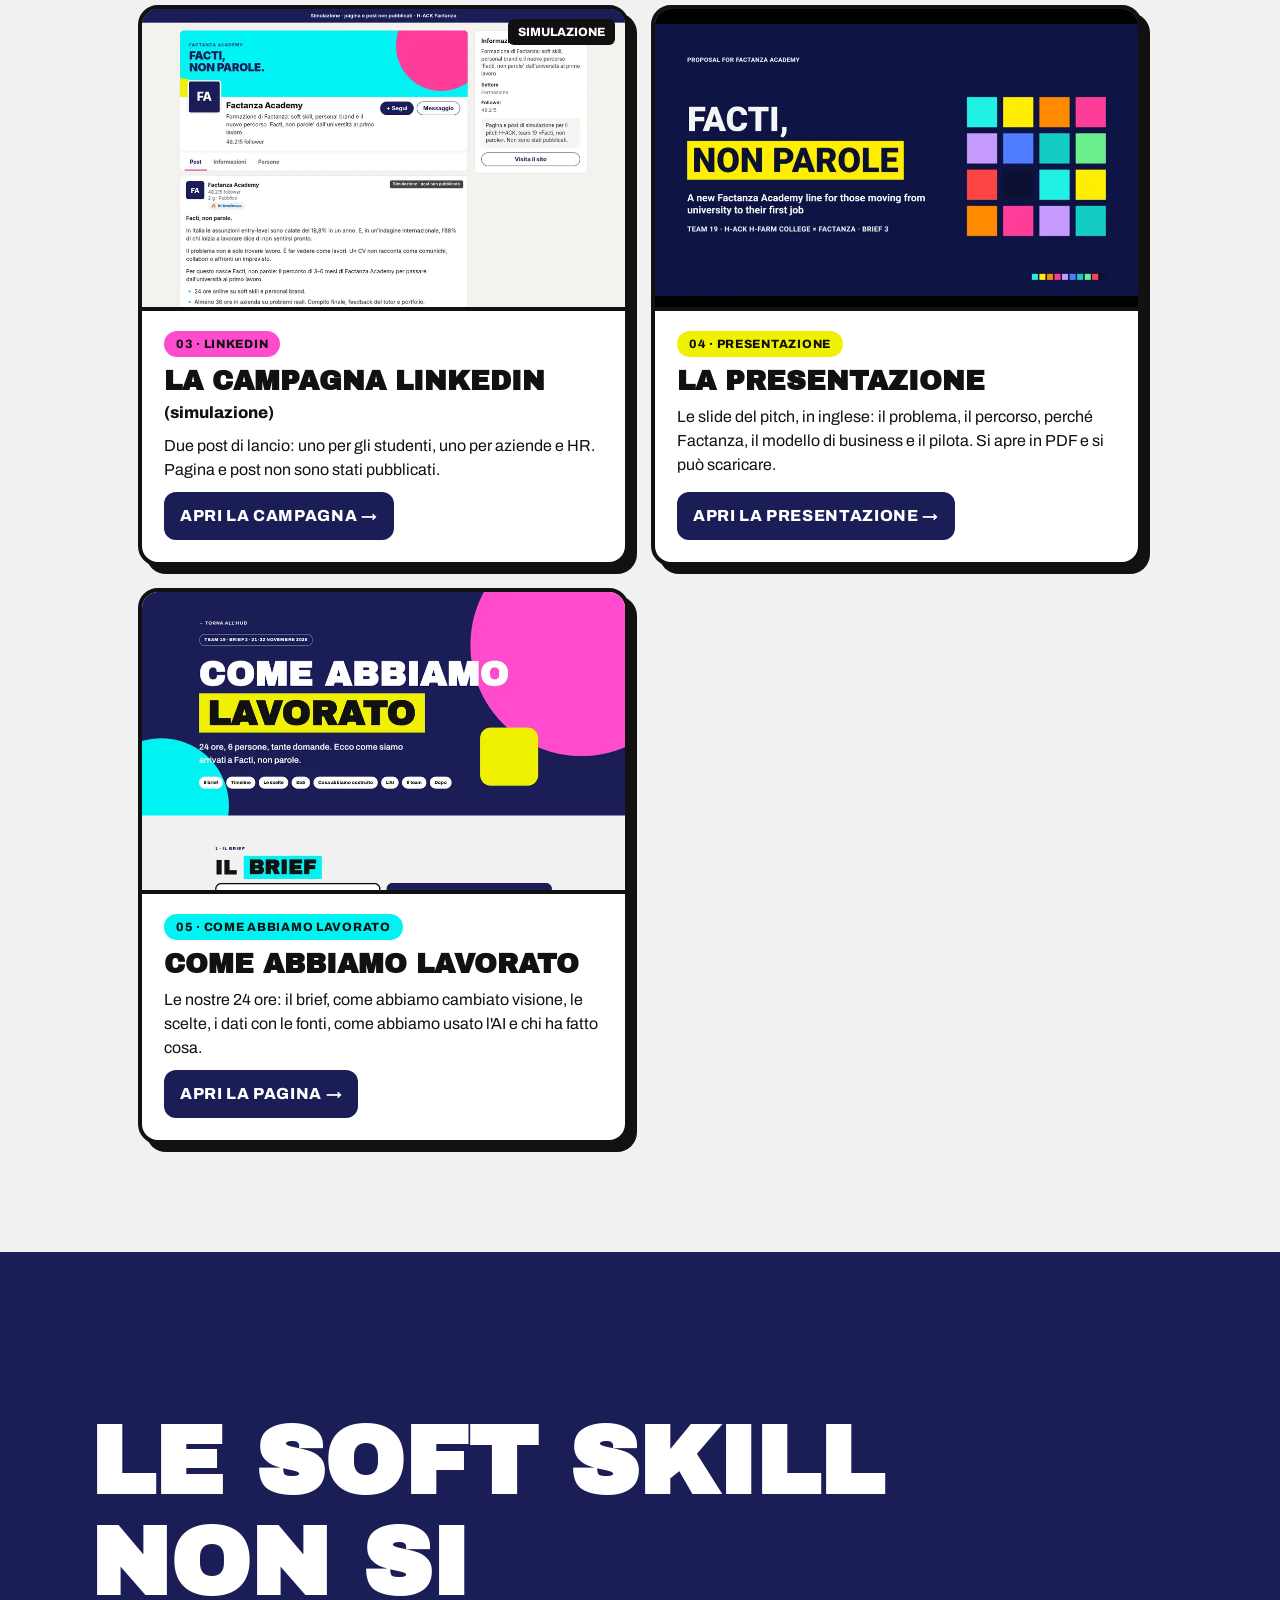
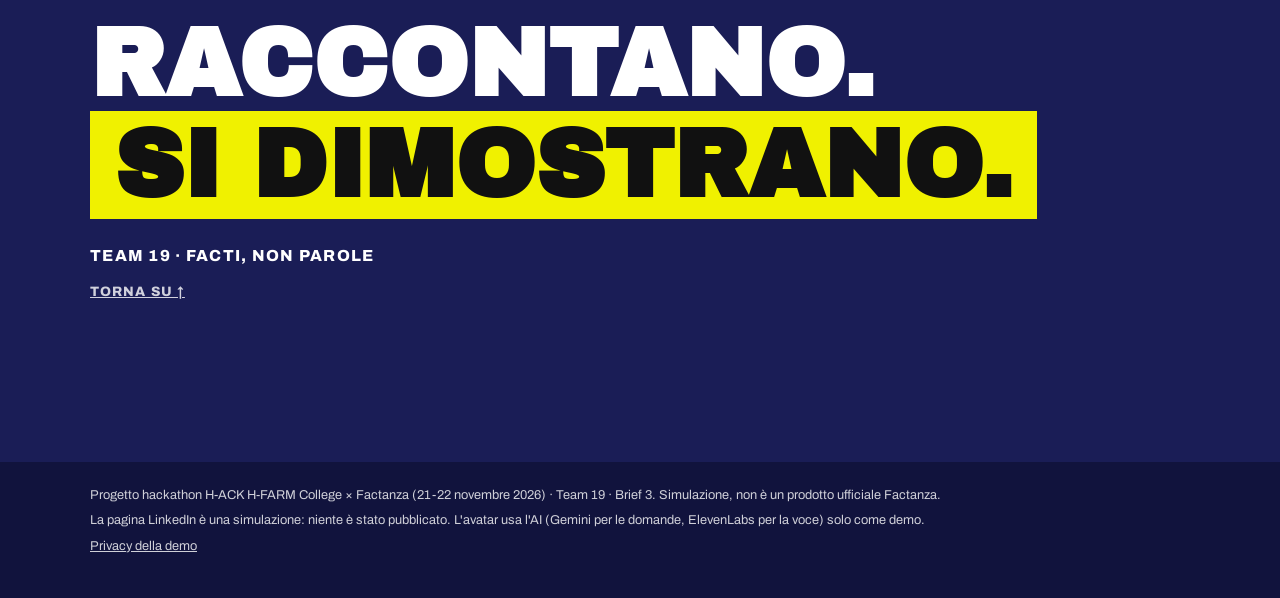
==== commit 7366e467: "Testi AI e privacy: dati non venduti, a cosa serve l'AI; box nell'hub" ====
--- a/index.html
+++ b/index.html
@@ -73,6 +73,11 @@
   <p class="kicker">Da provare</p>
   <h2 id="protoTitle" class="sec-title">I <span class="bar p">prototipi</span></h2>
   <p class="sec-lead">Tre demo funzionanti, la presentazione e come abbiamo lavorato. Tocca una scheda per aprirla.</p>
+  <div class="ai-box reveal" role="note" style="background:#fff;border:4px solid #111;border-left:12px solid var(--pink);border-radius:16px;padding:16px 20px;margin:0 0 28px;max-width:760px">
+    <p style="font-weight:800;margin-bottom:6px">🤖 L'avatar è un'AI, e lo dice.</p>
+    <p>Aiuta lo studente a prepararsi e dà a Factanza un quadro oggettivo delle sue hard skill, per il corso adatto o per quello che ha chiesto. Decide il nostro team. I dati non vengono venduti a nessuno.</p>
+    <p style="margin-top:8px;font-size:.9rem">Non inserire dati sensibili nella demo. <a href="privacy/" style="font-weight:800;color:var(--navy)">Leggi la privacy →</a></p>
+  </div>
   <div class="cards">
     <a class="card reveal" href="avatar/" aria-label="Apri il prototipo: avatar, il colloquio d'ingresso">
       <div class="thumb"><img src="hub-assets/avatar.webp" alt="Schermata del colloquio con l'avatar AI" width="960" height="600"></div>
